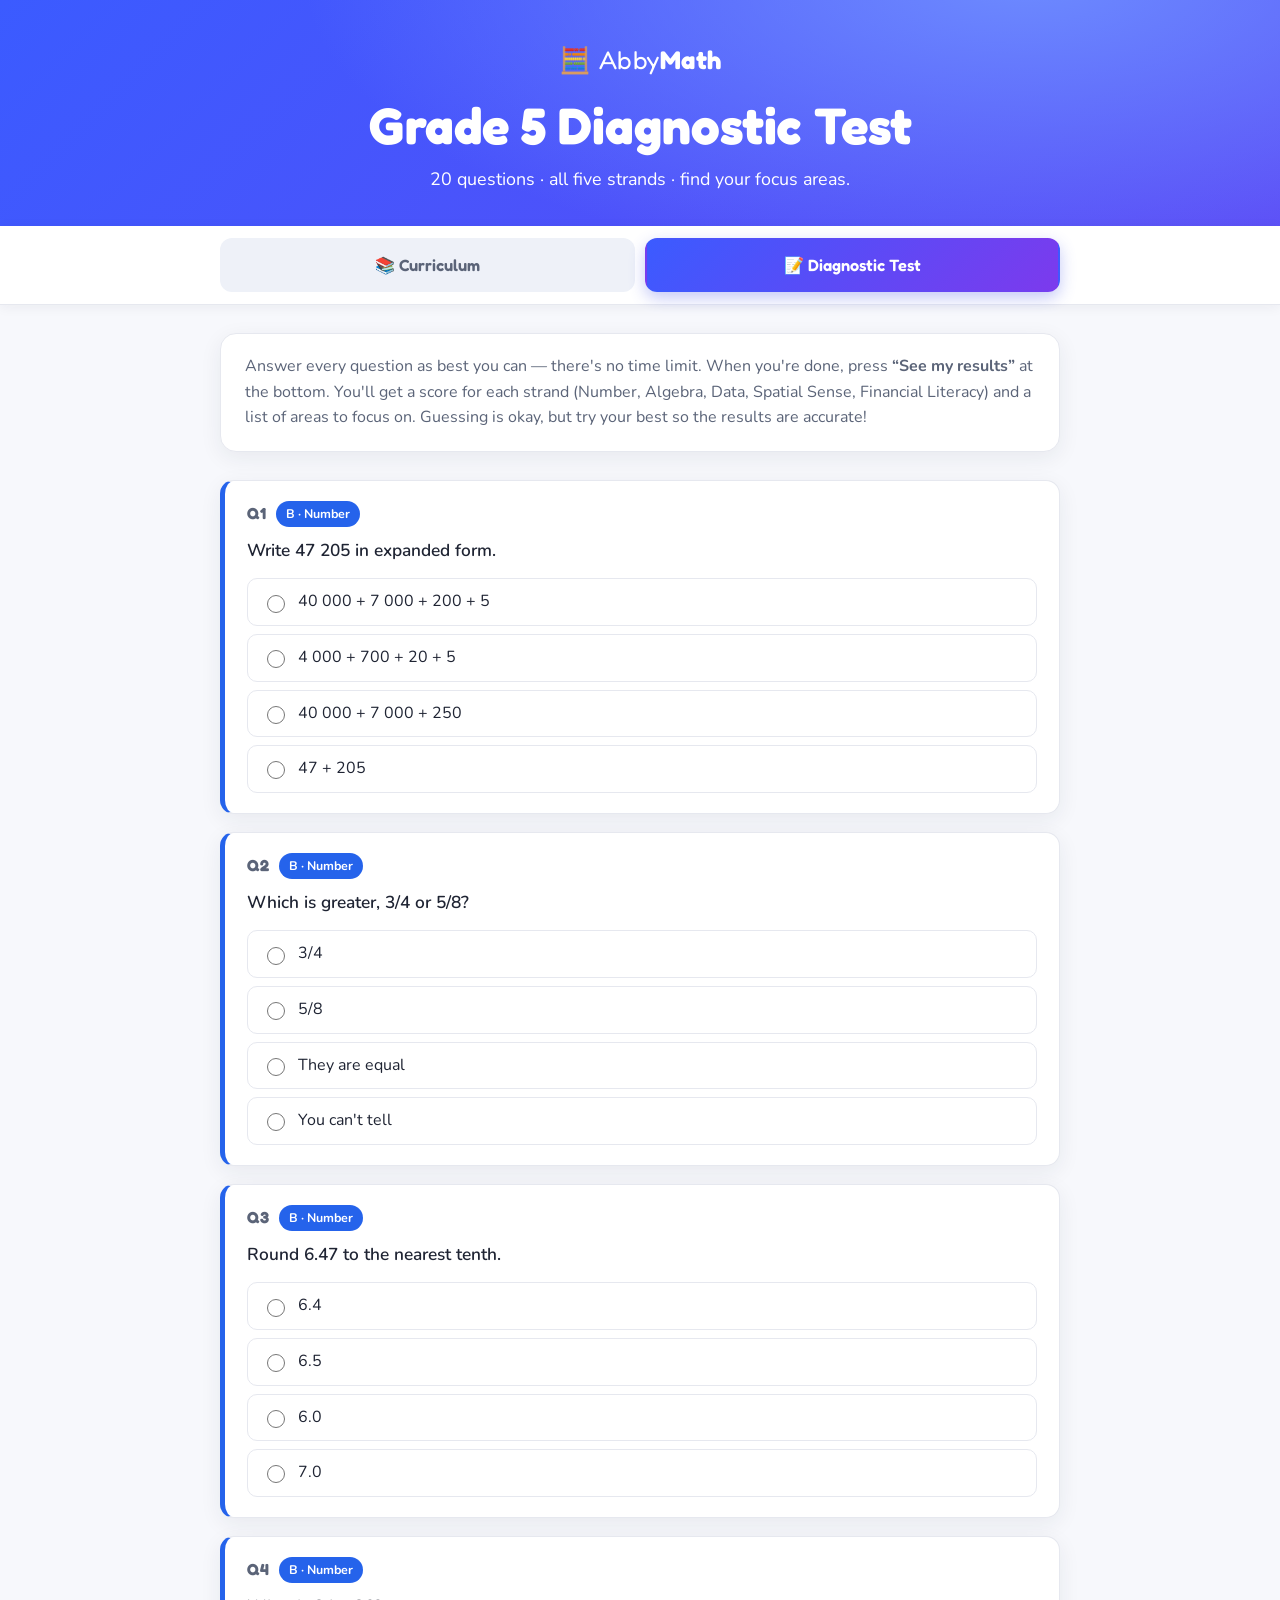
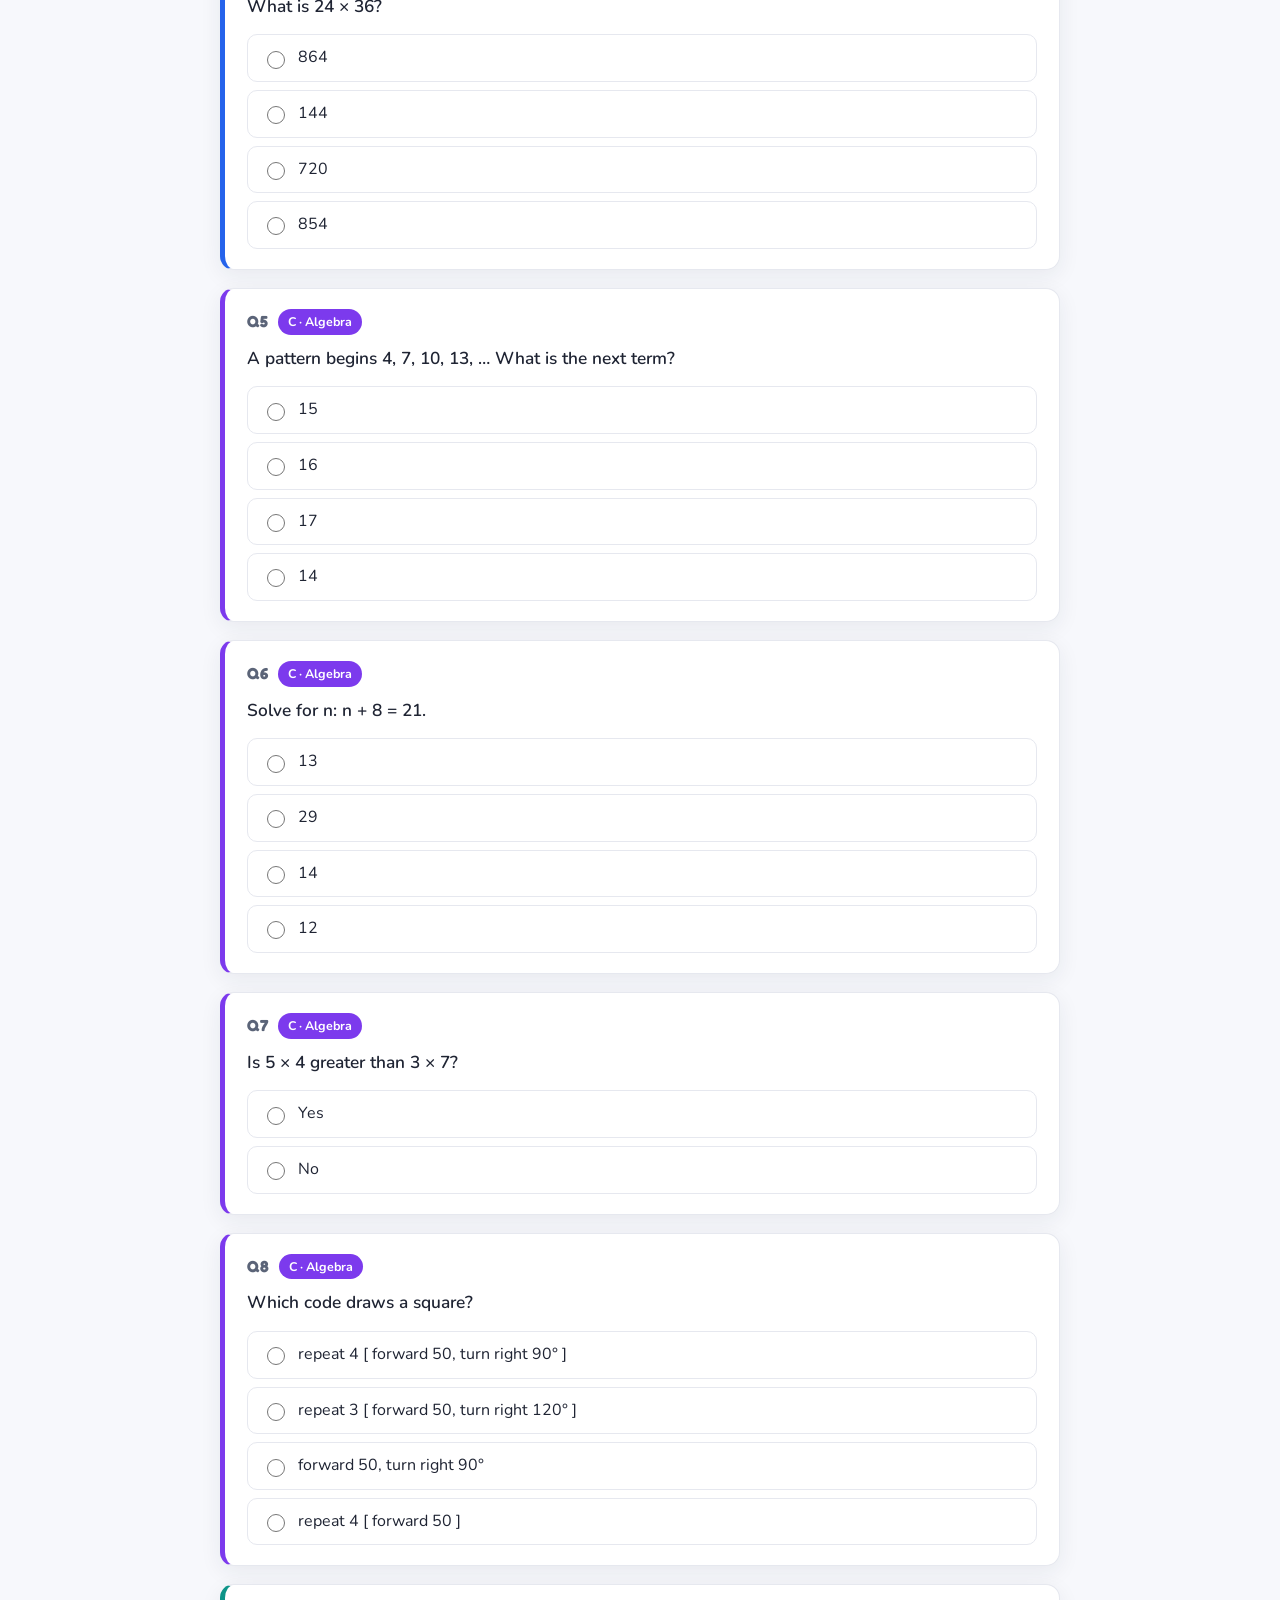
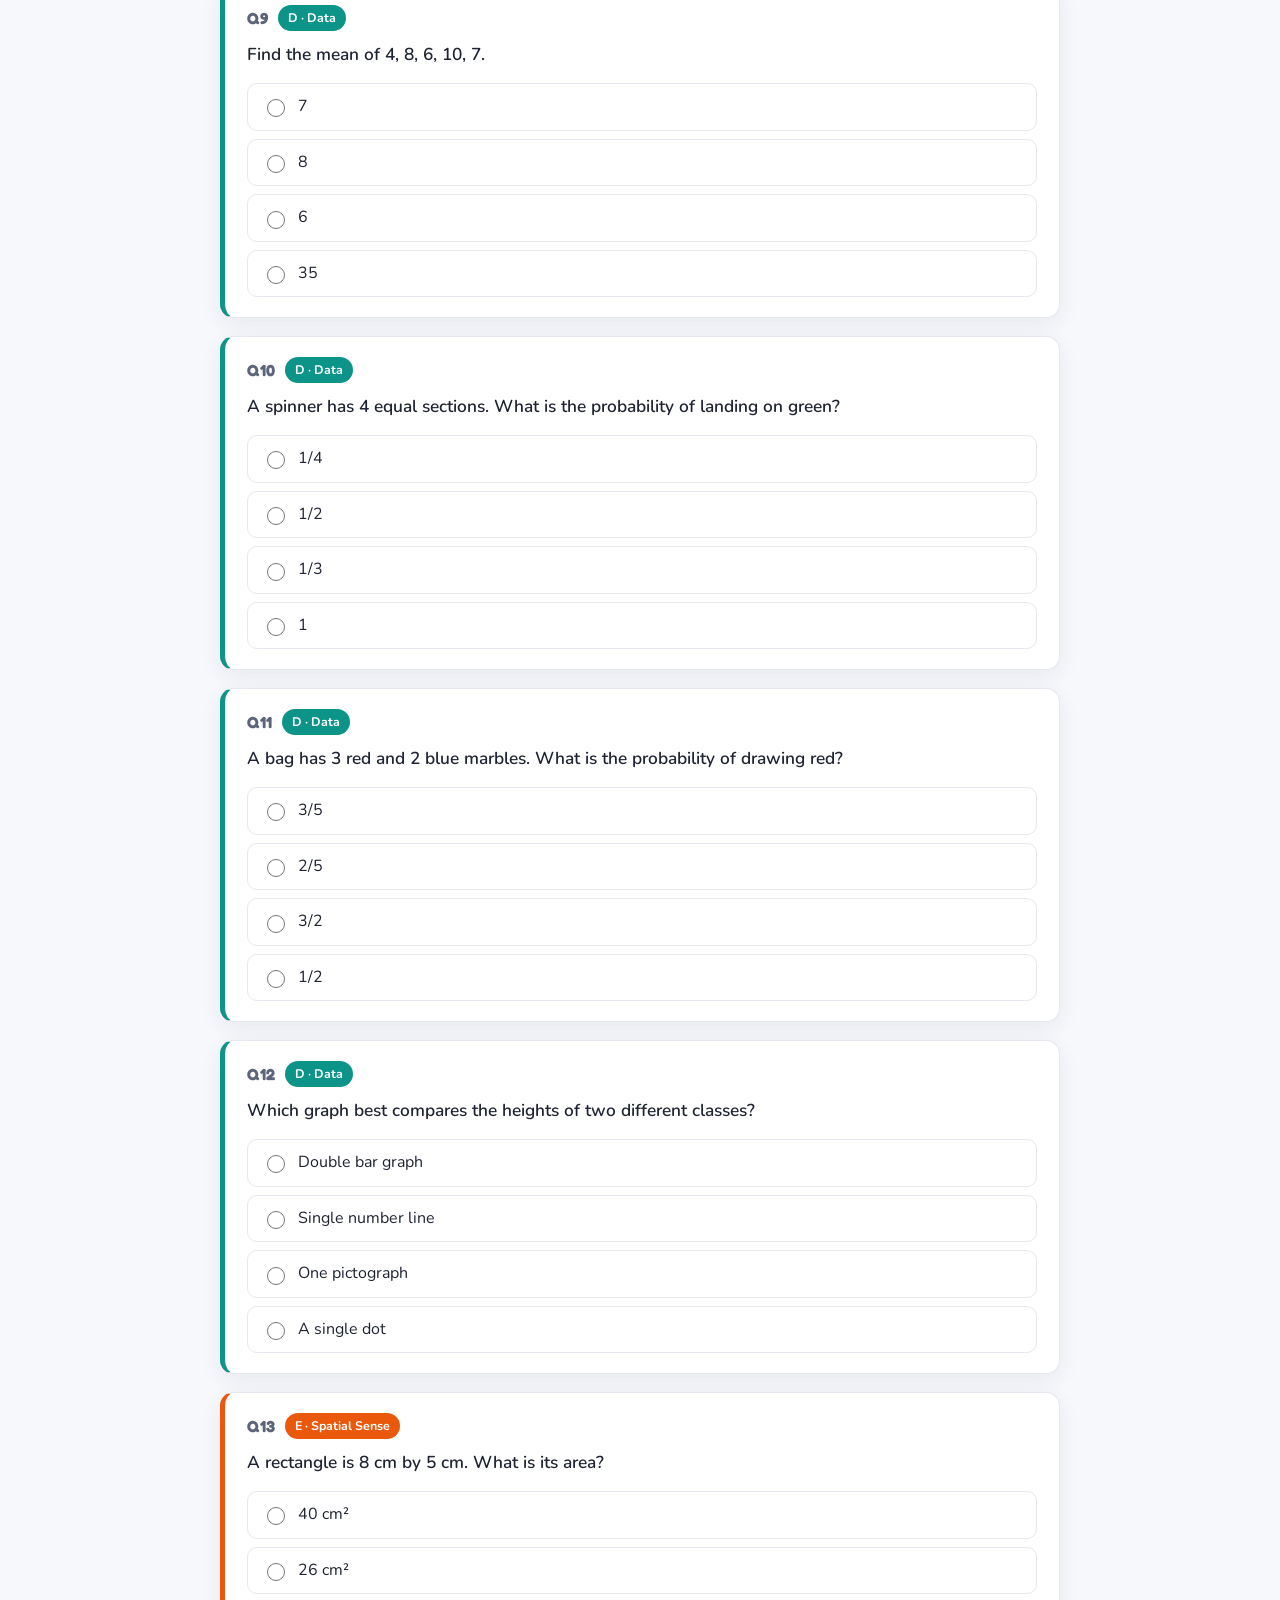
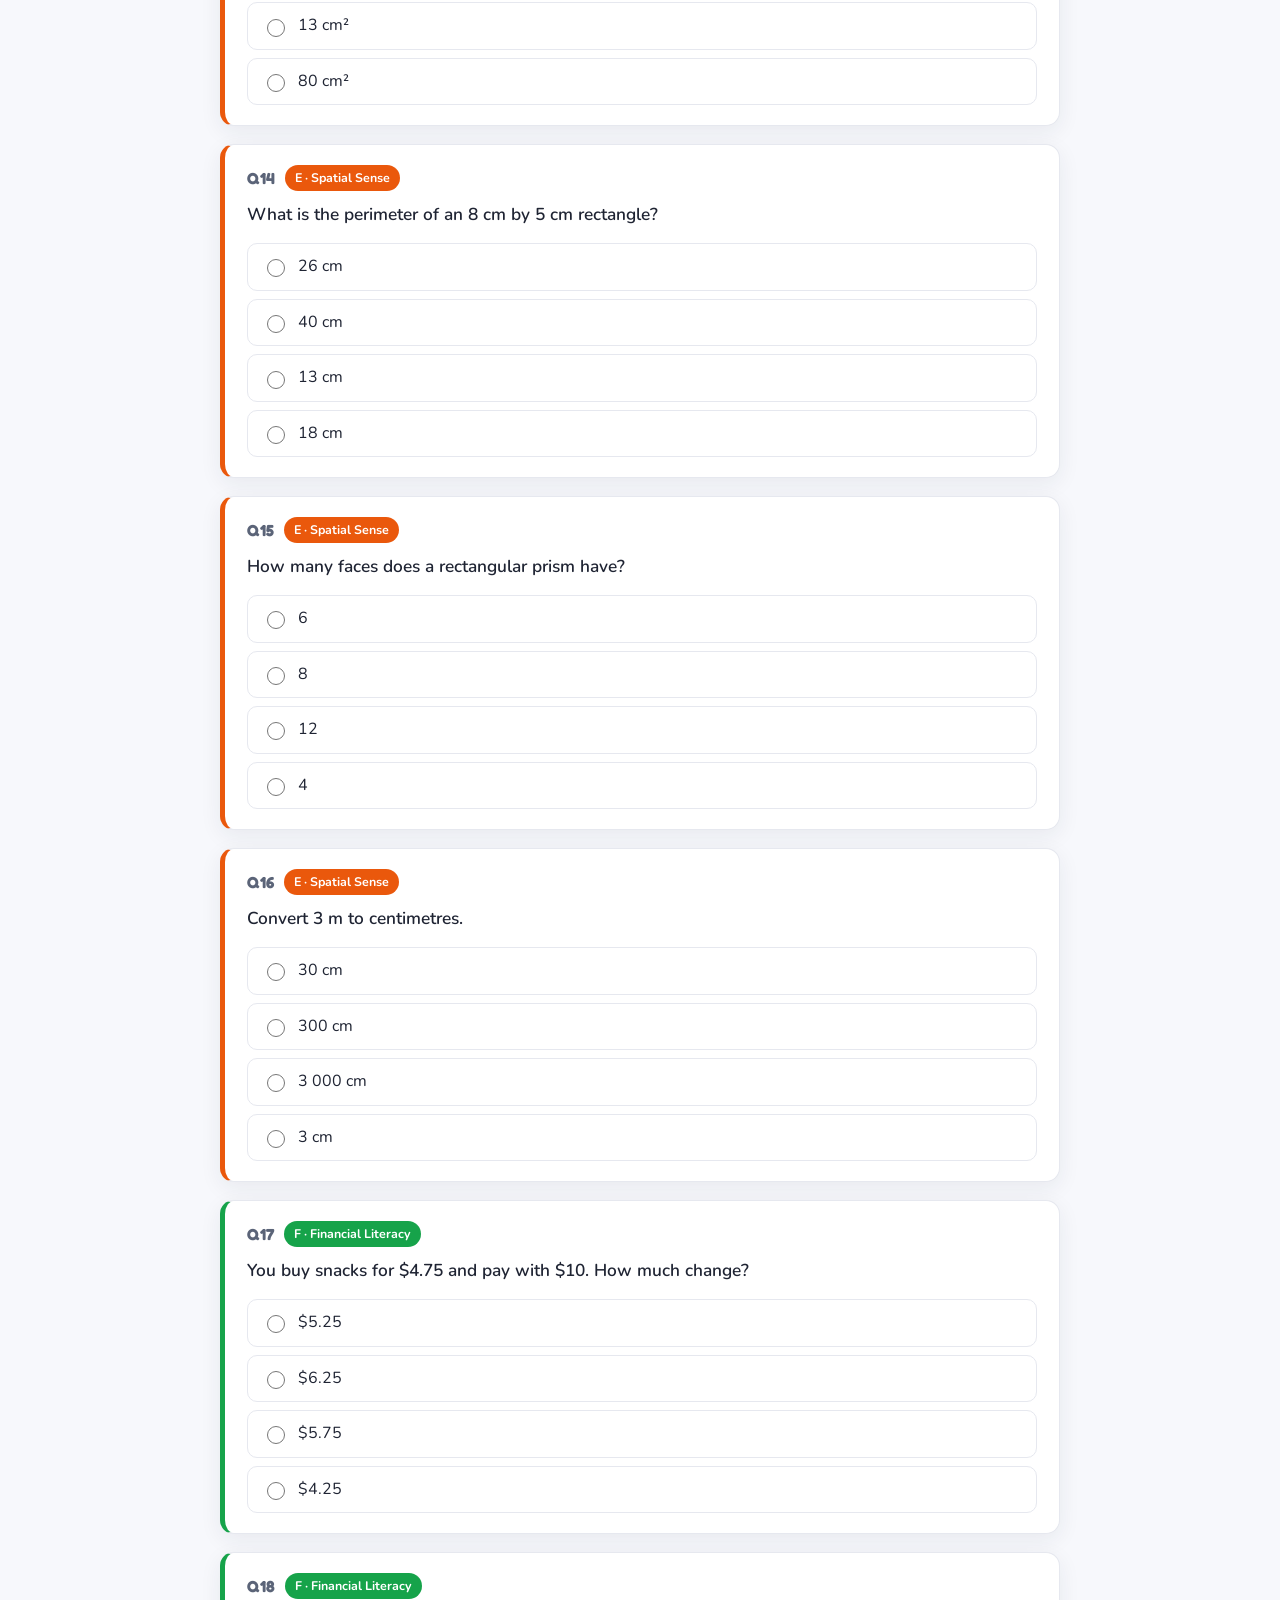
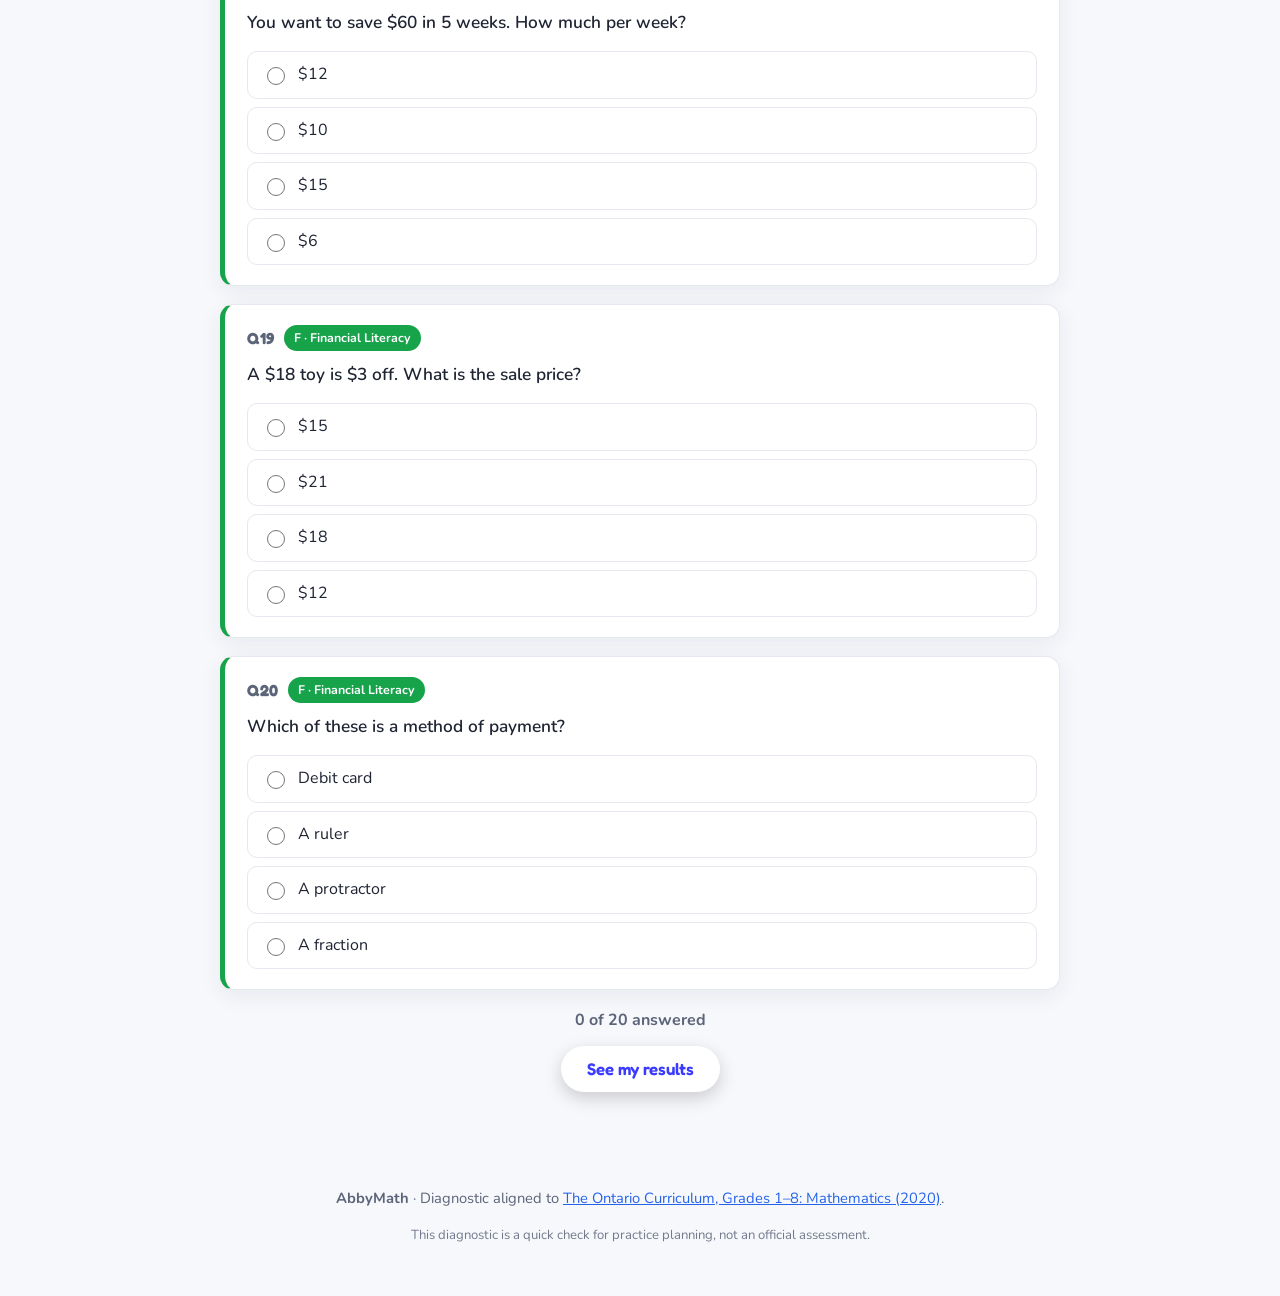
==== diagnostic.html @ d8bdec5b "Split into Curriculum + Diagnostic Test pages; add scored per-strand diagnostic with results Co-Auth" ====
<!DOCTYPE html>
<html lang="en">
<head>
  <meta charset="UTF-8" />
  <meta name="viewport" content="width=device-width, initial-scale=1.0" />
  <title>AbbyMath — Grade 5 Diagnostic Test</title>
  <meta name="description" content="A Grade 5 math diagnostic test across all Ontario strands. Find out which areas need more practice." />
  <link rel="preconnect" href="https://fonts.googleapis.com" />
  <link rel="preconnect" href="https://fonts.gstatic.com" crossorigin />
  <link href="https://fonts.googleapis.com/css2?family=Fredoka:wght@500;600;700&family=Nunito:wght@400;600;700&display=swap" rel="stylesheet" />
  <link rel="stylesheet" href="styles.css" />
</head>
<body>
  <header class="hero hero-sm">
    <div class="hero-inner">
      <div class="logo">🧮 <span>Abby<strong>Math</strong></span></div>
      <h1>Grade 5 Diagnostic Test</h1>
      <p class="tagline">20 questions · all five strands · find your focus areas.</p>
    </div>
  </header>

  <nav class="topnav" aria-label="Primary">
    <div class="topnav-inner">
      <a class="nav-btn" href="index.html">📚 Curriculum</a>
      <a class="nav-btn active" href="diagnostic.html" aria-current="page">📝 Diagnostic Test</a>
    </div>
  </nav>

  <main class="container">
    <div class="intro" id="test-intro">
      <p>
        Answer every question as best you can — there's no time limit. When you're done, press
        <strong>“See my results”</strong> at the bottom. You'll get a score for each strand
        (Number, Algebra, Data, Spatial Sense, Financial Literacy) and a list of areas to focus on.
        Guessing is okay, but try your best so the results are accurate!
      </p>
    </div>

    <!-- Quiz form is built by diagnostic.js -->
    <form id="quiz" novalidate></form>

    <div id="quiz-actions" class="quiz-actions">
      <p class="progress" id="progress">0 of 20 answered</p>
      <button type="button" id="submit-btn" class="cta-btn">See my results</button>
    </div>

    <!-- Results appear here -->
    <section id="results" class="results" hidden aria-live="polite"></section>
  </main>

  <footer class="site-footer">
    <p><strong>AbbyMath</strong> · Diagnostic aligned to
      <a href="https://www.dcp.edu.gov.on.ca/en/curriculum/elementary-mathematics" target="_blank" rel="noopener">The Ontario Curriculum, Grades 1–8: Mathematics (2020)</a>.</p>
    <p class="fineprint">This diagnostic is a quick check for practice planning, not an official assessment.</p>
  </footer>

  <script defer src="diagnostic.js"></script>
</body>
</html>
---- styles.css ----
:root {
  --b: #2563eb;   /* Number   - blue   */
  --c: #7c3aed;   /* Algebra  - violet */
  --d: #0d9488;   /* Data     - teal   */
  --e: #ea580c;   /* Spatial  - orange */
  --f: #16a34a;   /* Finance  - green  */
  --ink: #1f2433;
  --muted: #5b6478;
  --line: #e6e8ef;
  --bg: #f7f8fc;
  --card: #ffffff;
  --shadow: 0 6px 22px rgba(31, 36, 51, 0.07);
}

* { box-sizing: border-box; }
html { scroll-behavior: smooth; }
body {
  margin: 0;
  font-family: "Nunito", system-ui, -apple-system, sans-serif;
  color: var(--ink);
  background: var(--bg);
  line-height: 1.6;
}

/* ---------- Hero ---------- */
.hero {
  background: radial-gradient(1200px 500px at 80% -10%, #6d8bff 0%, transparent 60%),
              linear-gradient(135deg, #3b5bff 0%, #7c3aed 100%);
  background-size: 100% 100%, 200% 200%;
  animation: heroPan 18s ease infinite alternate;
  color: #fff;
  padding: 56px 20px 44px;
  text-align: center;
}
.hero-sm { padding: 40px 20px 32px; }
.hero-inner { max-width: 820px; margin: 0 auto; }
.logo { font-family: "Fredoka", sans-serif; font-size: 1.6rem; letter-spacing: 0.5px; margin-bottom: 16px; display: inline-block; }
.logo span strong { font-weight: 700; }
.hero h1 { font-family: "Fredoka", sans-serif; font-size: clamp(2rem, 6vw, 3.2rem); margin: 0 0 12px; line-height: 1.1; }
.tagline { font-size: 1.12rem; margin: 0; opacity: 0.97; }

/* ---------- Top nav (Curriculum | Diagnostic) ---------- */
.topnav {
  position: sticky; top: 0; z-index: 50;
  background: rgba(255, 255, 255, 0.92);
  backdrop-filter: saturate(180%) blur(8px);
  border-bottom: 1px solid var(--line);
  box-shadow: 0 2px 12px rgba(31, 36, 51, 0.06);
}
.topnav-inner { max-width: 880px; margin: 0 auto; display: flex; gap: 10px; padding: 12px 20px; }
.nav-btn {
  flex: 1; text-align: center; text-decoration: none;
  font-family: "Fredoka", sans-serif; font-size: 1.02rem; font-weight: 600;
  color: var(--muted); background: #eef1f8; border: 2px solid transparent; border-radius: 12px;
  padding: 12px 18px; cursor: pointer;
  transition: background 0.18s ease, color 0.18s ease, transform 0.12s ease;
}
.nav-btn:hover { transform: translateY(-2px); background: #e6ebf6; }
.nav-btn.active {
  color: #fff; background: linear-gradient(135deg, #3b5bff, #7c3aed);
  box-shadow: 0 6px 16px rgba(73, 87, 230, 0.32);
}

/* ---------- Layout ---------- */
.container { max-width: 880px; margin: 0 auto; padding: 28px 20px 40px; }
.intro { background: var(--card); border: 1px solid var(--line); border-radius: 16px; padding: 20px 24px; margin: 0 auto 28px; box-shadow: var(--shadow); }
.intro p { margin: 0; color: var(--muted); }
.intro a { color: var(--b); font-weight: 700; }

/* ---------- Strand cards ---------- */
.strand { background: var(--card); border: 1px solid var(--line); border-radius: 16px; padding: 26px 28px; margin-bottom: 22px; box-shadow: var(--shadow); transition: transform 0.2s ease, box-shadow 0.2s ease; }
.strand:hover { transform: translateY(-4px); box-shadow: 0 14px 32px rgba(31, 36, 51, 0.12); }
.strand-head { display: flex; align-items: center; gap: 14px; margin-bottom: 8px; }
.strand-head h2 { font-family: "Fredoka", sans-serif; font-size: 1.55rem; margin: 0; }
.badge { flex: 0 0 auto; width: 44px; height: 44px; display: grid; place-items: center; border-radius: 12px; font-family: "Fredoka", sans-serif; font-size: 1.4rem; color: #fff; background: #94a3b8; transition: transform 0.2s ease; }
.strand:hover .badge { transform: scale(1.08) rotate(-4deg); }
.badge-b { background: var(--b); }
.badge-c { background: var(--c); }
.badge-d { background: var(--d); }
.badge-e { background: var(--e); }
.badge-f { background: var(--f); }
.strand-overview { color: var(--muted); margin: 6px 0 14px; }
.substrand { border-top: 1px solid var(--line); padding-top: 16px; margin-top: 16px; }
.substrand:first-of-type { border-top: none; padding-top: 4px; margin-top: 8px; }
.substrand h3 { font-family: "Fredoka", sans-serif; font-size: 1.15rem; margin: 0 0 4px; }
.substrand .overall { color: var(--muted); font-style: italic; margin: 0 0 10px; }
.substrand ul { margin: 0; padding-left: 20px; }
.substrand li { margin-bottom: 6px; }
.chips { list-style: none; display: flex; flex-wrap: wrap; gap: 8px; padding: 0; margin: 12px 0 0; }
.chips li { background: #eef1ff; color: #3b4cca; border-radius: 999px; padding: 6px 14px; font-weight: 700; font-size: 0.88rem; }
.strand-a { border-left: 5px solid #6366f1; }

/* ---------- Call-to-action card ---------- */
.cta-card { background: linear-gradient(135deg, #3b5bff, #7c3aed); color: #fff; border-radius: 18px; padding: 30px 28px; text-align: center; box-shadow: 0 12px 30px rgba(73, 87, 230, 0.28); margin-top: 8px; }
.cta-card h2 { font-family: "Fredoka", sans-serif; margin: 0 0 8px; font-size: 1.5rem; }
.cta-card p { margin: 0 auto 18px; max-width: 540px; opacity: 0.95; }
.cta-btn {
  display: inline-block; font-family: "Fredoka", sans-serif; font-weight: 600; font-size: 1.05rem;
  background: #fff; color: #3b3bff; text-decoration: none; border: none; cursor: pointer;
  padding: 13px 26px; border-radius: 999px; box-shadow: 0 6px 18px rgba(0, 0, 0, 0.18);
  transition: transform 0.15s ease, box-shadow 0.15s ease;
}
.cta-btn:hover { transform: translateY(-2px); box-shadow: 0 10px 24px rgba(0, 0, 0, 0.22); }
.cta-btn:active { transform: translateY(0) scale(0.98); }

/* ---------- Quiz ---------- */
.qcard {
  background: var(--card); border: 1px solid var(--line); border-left: 5px solid var(--accent, #94a3b8);
  border-radius: 14px; padding: 20px 22px; margin-bottom: 18px; box-shadow: var(--shadow);
  transition: box-shadow 0.2s ease, border-color 0.2s ease;
}
.qcard-head { display: flex; align-items: center; gap: 10px; margin-bottom: 10px; }
.qnum { font-family: "Fredoka", sans-serif; font-weight: 700; color: var(--muted); }
.qstrand { color: #fff; font-size: 0.78rem; font-weight: 700; padding: 3px 10px; border-radius: 999px; }
.qtext { font-size: 1.08rem; font-weight: 600; margin: 0 0 14px; }
.qopts { display: grid; gap: 8px; }
.qopt {
  display: flex; align-items: center; gap: 10px; padding: 10px 14px; border: 1.5px solid var(--line);
  border-radius: 10px; cursor: pointer; transition: background 0.15s ease, border-color 0.15s ease;
}
.qopt:hover { background: #f4f6fd; border-color: #c9d2ea; }
.qopt input { accent-color: var(--accent, #3b5bff); width: 18px; height: 18px; flex: 0 0 auto; }
.qopt-text { font-size: 1rem; }
.qcard-missing { animation: shake 0.4s ease; border-color: #dc2626 !important; }
@keyframes shake { 0%,100%{transform:translateX(0)} 25%{transform:translateX(-6px)} 75%{transform:translateX(6px)} }

/* graded states (after submit) */
.qcard-correct { border-color: #16a34a; }
.qcard-wrong { border-color: #dc2626; }

.quiz-actions { text-align: center; margin: 6px 0 10px; }
.progress { color: var(--muted); font-weight: 700; margin: 0 0 12px; }
.progress-warn { color: #dc2626; }

/* ---------- Results ---------- */
.results { background: var(--card); border: 1px solid var(--line); border-radius: 18px; padding: 28px; margin-top: 24px; box-shadow: var(--shadow); animation: panelIn 0.4s ease; }
.res-title { font-family: "Fredoka", sans-serif; font-size: 1.6rem; margin: 0 0 16px; text-align: center; }
.res-overall { text-align: center; margin-bottom: 22px; }
.res-overall-num { font-family: "Fredoka", sans-serif; font-size: 3rem; line-height: 1; color: #3b3bff; }
.res-overall-pct { color: var(--muted); font-weight: 700; }
.res-table { display: grid; gap: 14px; margin-bottom: 22px; }
.res-row { display: grid; grid-template-columns: 180px 1fr auto; align-items: center; gap: 12px; }
.res-label { display: flex; align-items: center; gap: 10px; font-weight: 700; }
.q-badge { width: 32px; height: 32px; font-size: 1rem; border-radius: 9px; }
.res-bar { background: #eef1f8; border-radius: 999px; height: 14px; overflow: hidden; }
.res-fill { height: 100%; border-radius: 999px; transition: width 0.8s cubic-bezier(0.22, 1, 0.36, 1); }
.res-score { font-weight: 700; white-space: nowrap; }
.res-pill { font-size: 0.74rem; padding: 2px 8px; border-radius: 999px; margin-left: 6px; color: #fff; }
.lvl-strong { background: #16a34a; }
.lvl-dev { background: #d97706; }
.lvl-weak { background: #dc2626; }
.res-summary { border-radius: 12px; padding: 16px 18px; font-size: 1rem; }
.res-focus { background: #fef2f2; border: 1px solid #fecaca; color: #7f1d1d; }
.res-focus a { color: #b91c1c; font-weight: 700; }
.res-good { background: #f0fdf4; border: 1px solid #bbf7d0; color: #14532d; }
.res-actions { text-align: center; margin-top: 22px; display: flex; gap: 12px; justify-content: center; flex-wrap: wrap; }
.res-actions .nav-btn { flex: 0 0 auto; }

/* ---------- Footer ---------- */
.site-footer { text-align: center; padding: 30px 20px 50px; color: var(--muted); font-size: 0.92rem; }
.site-footer a { color: var(--b); }
.fineprint { font-size: 0.82rem; max-width: 620px; margin: 8px auto 0; opacity: 0.85; }

@media (max-width: 560px) {
  .strand, .intro, .qcard, .results { padding: 20px; }
  .strand-head h2 { font-size: 1.3rem; }
  .nav-btn { font-size: 0.95rem; padding: 11px 10px; }
  .res-row { grid-template-columns: 1fr; gap: 6px; }
  .res-bar { order: 3; }
}

/* ====================== Animations ====================== */
@keyframes heroPan { from { background-position: 80% -10%, 0% 50%; } to { background-position: 80% -10%, 100% 50%; } }
.logo, .hero h1, .tagline { opacity: 0; animation: fadeUp 0.7s ease forwards; }
.logo    { animation: fadeUp 0.7s ease 0.05s forwards, float 4.5s ease-in-out 1.2s infinite; }
.hero h1 { animation-delay: 0.18s; }
.tagline { animation-delay: 0.32s; }
@keyframes fadeUp { from { opacity: 0; transform: translateY(18px); } to { opacity: 1; transform: translateY(0); } }
@keyframes float { 0%,100% { transform: translateY(0); } 50% { transform: translateY(-6px); } }
@keyframes panelIn { from { opacity: 0; transform: translateY(8px); } to { opacity: 1; transform: translateY(0); } }
.reveal { opacity: 0; transform: translateY(26px); transition: opacity 0.6s ease, transform 0.6s cubic-bezier(0.22, 1, 0.36, 1); }
.reveal.in-view { opacity: 1; transform: none; }

@media (prefers-reduced-motion: reduce) {
  *, *::before, *::after { animation: none !important; transition: none !important; }
  .logo, .hero h1, .tagline, .reveal { opacity: 1 !important; transform: none !important; }
  .res-fill { transition: none !important; }
}
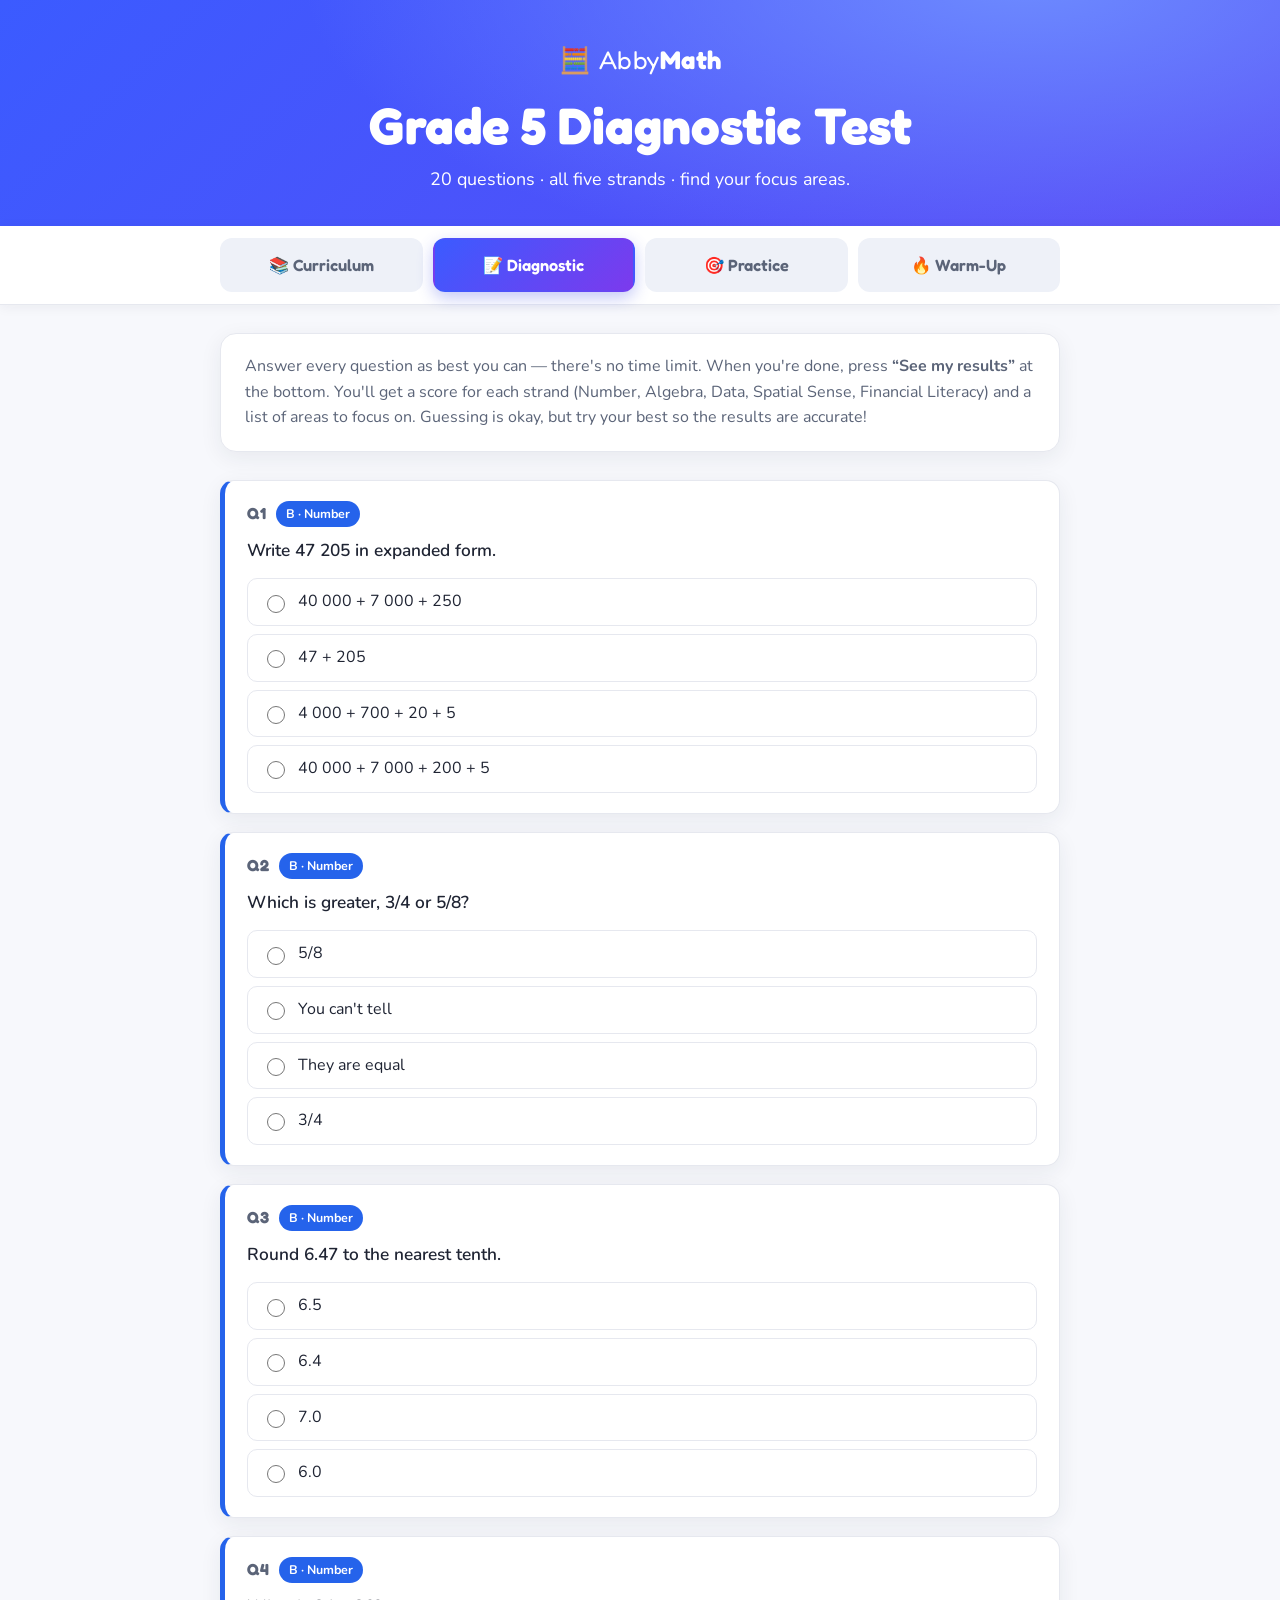
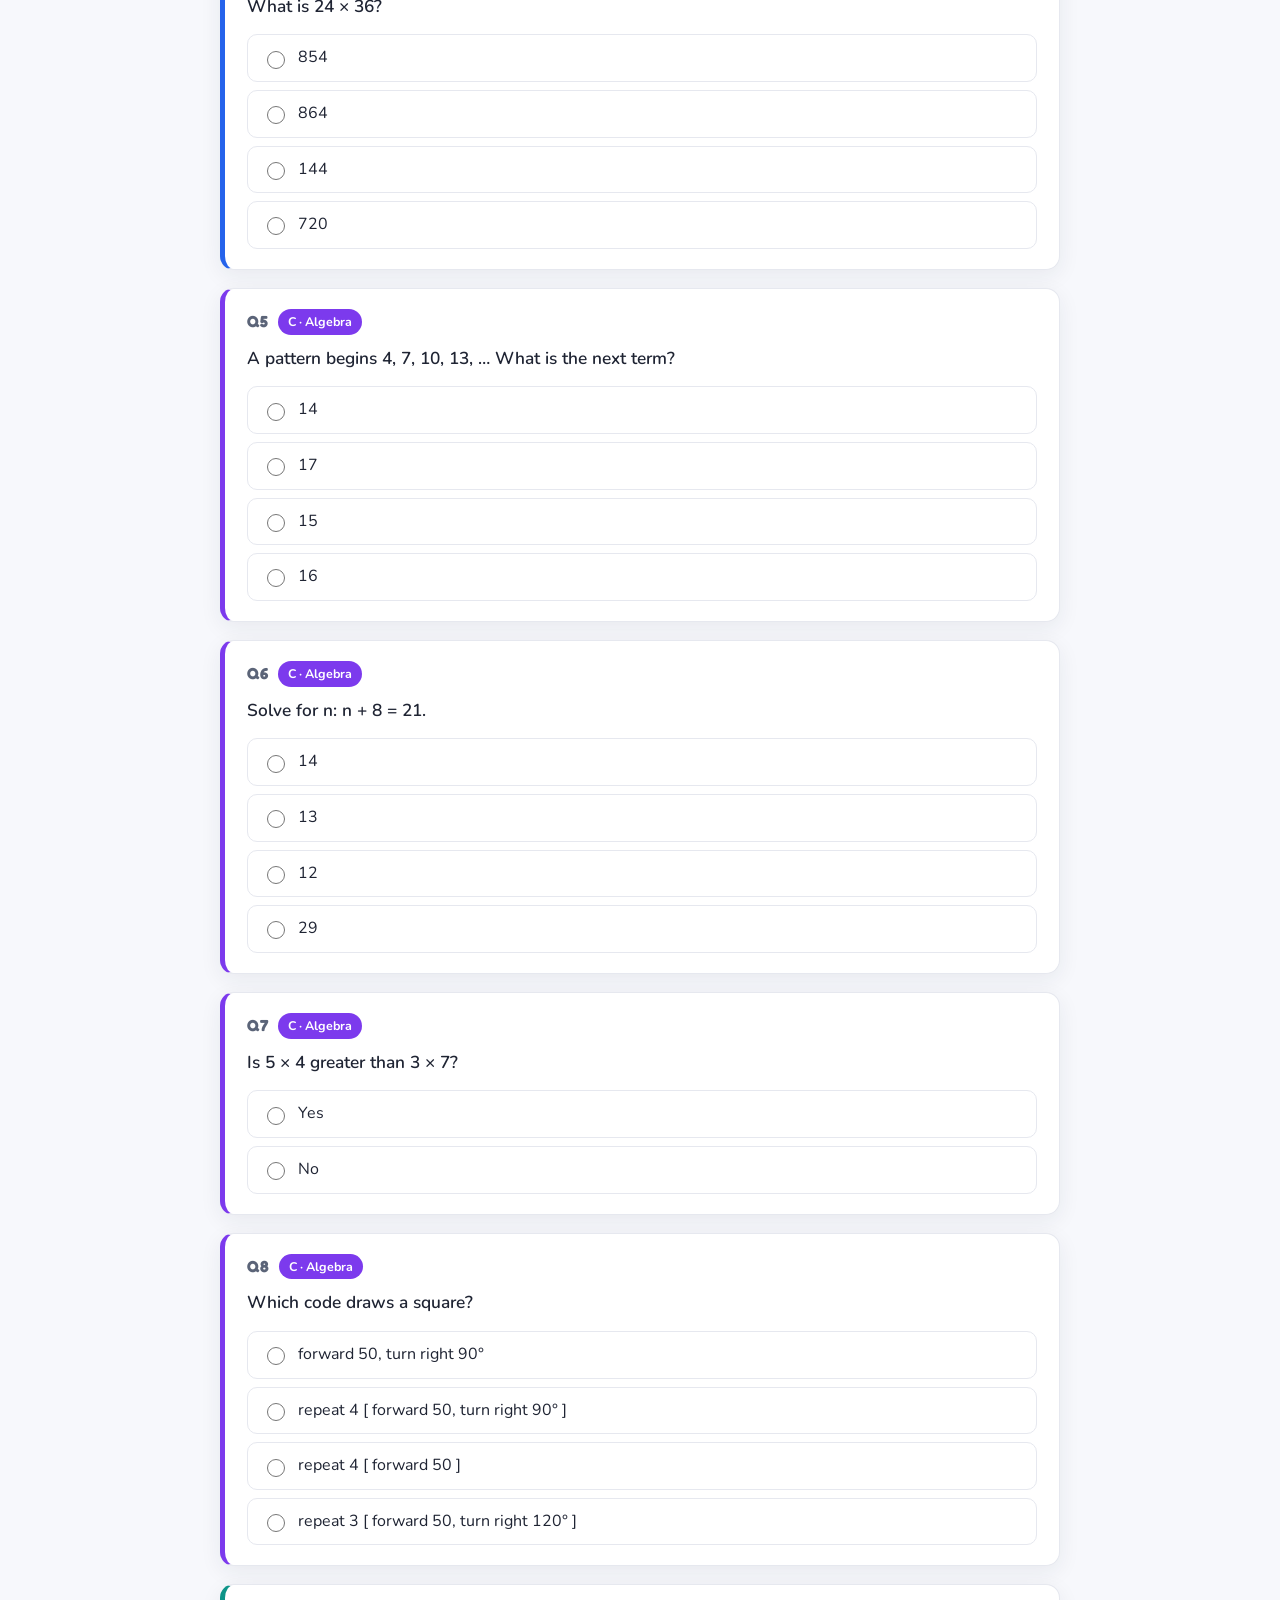
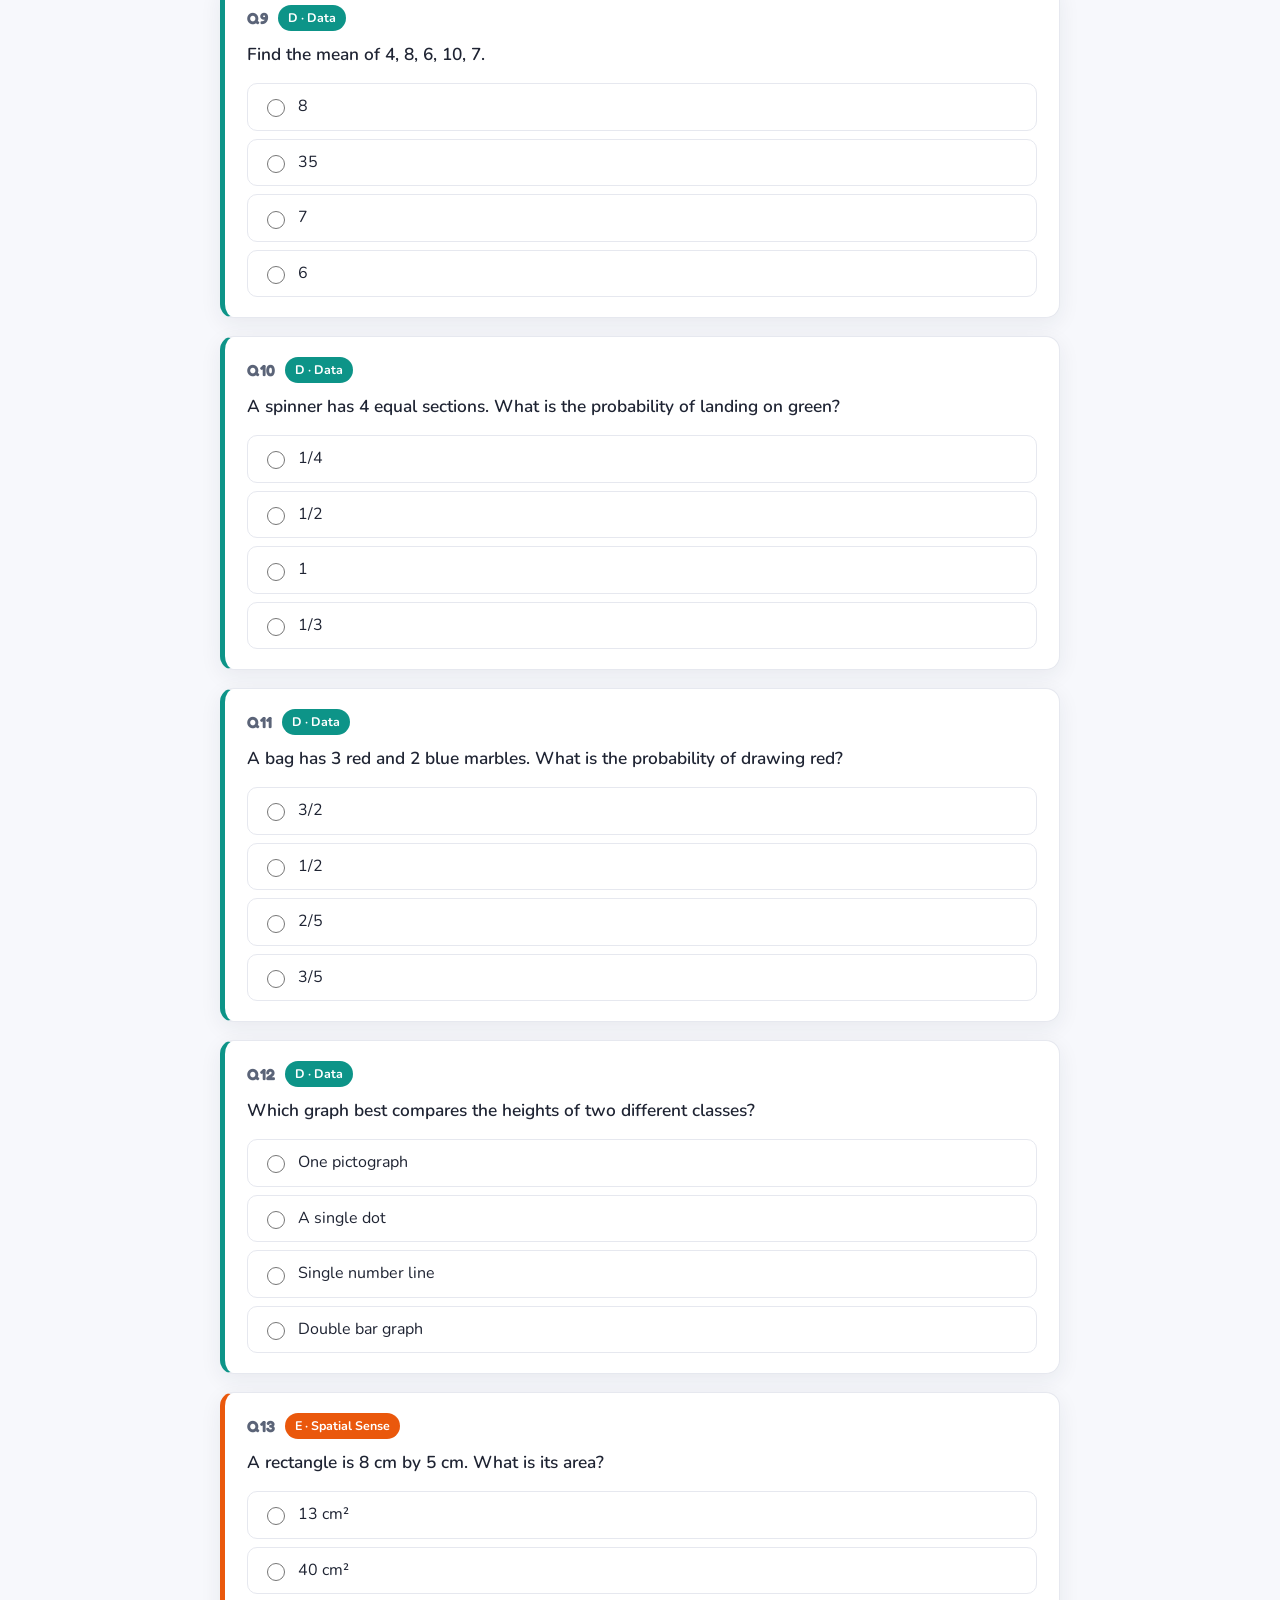
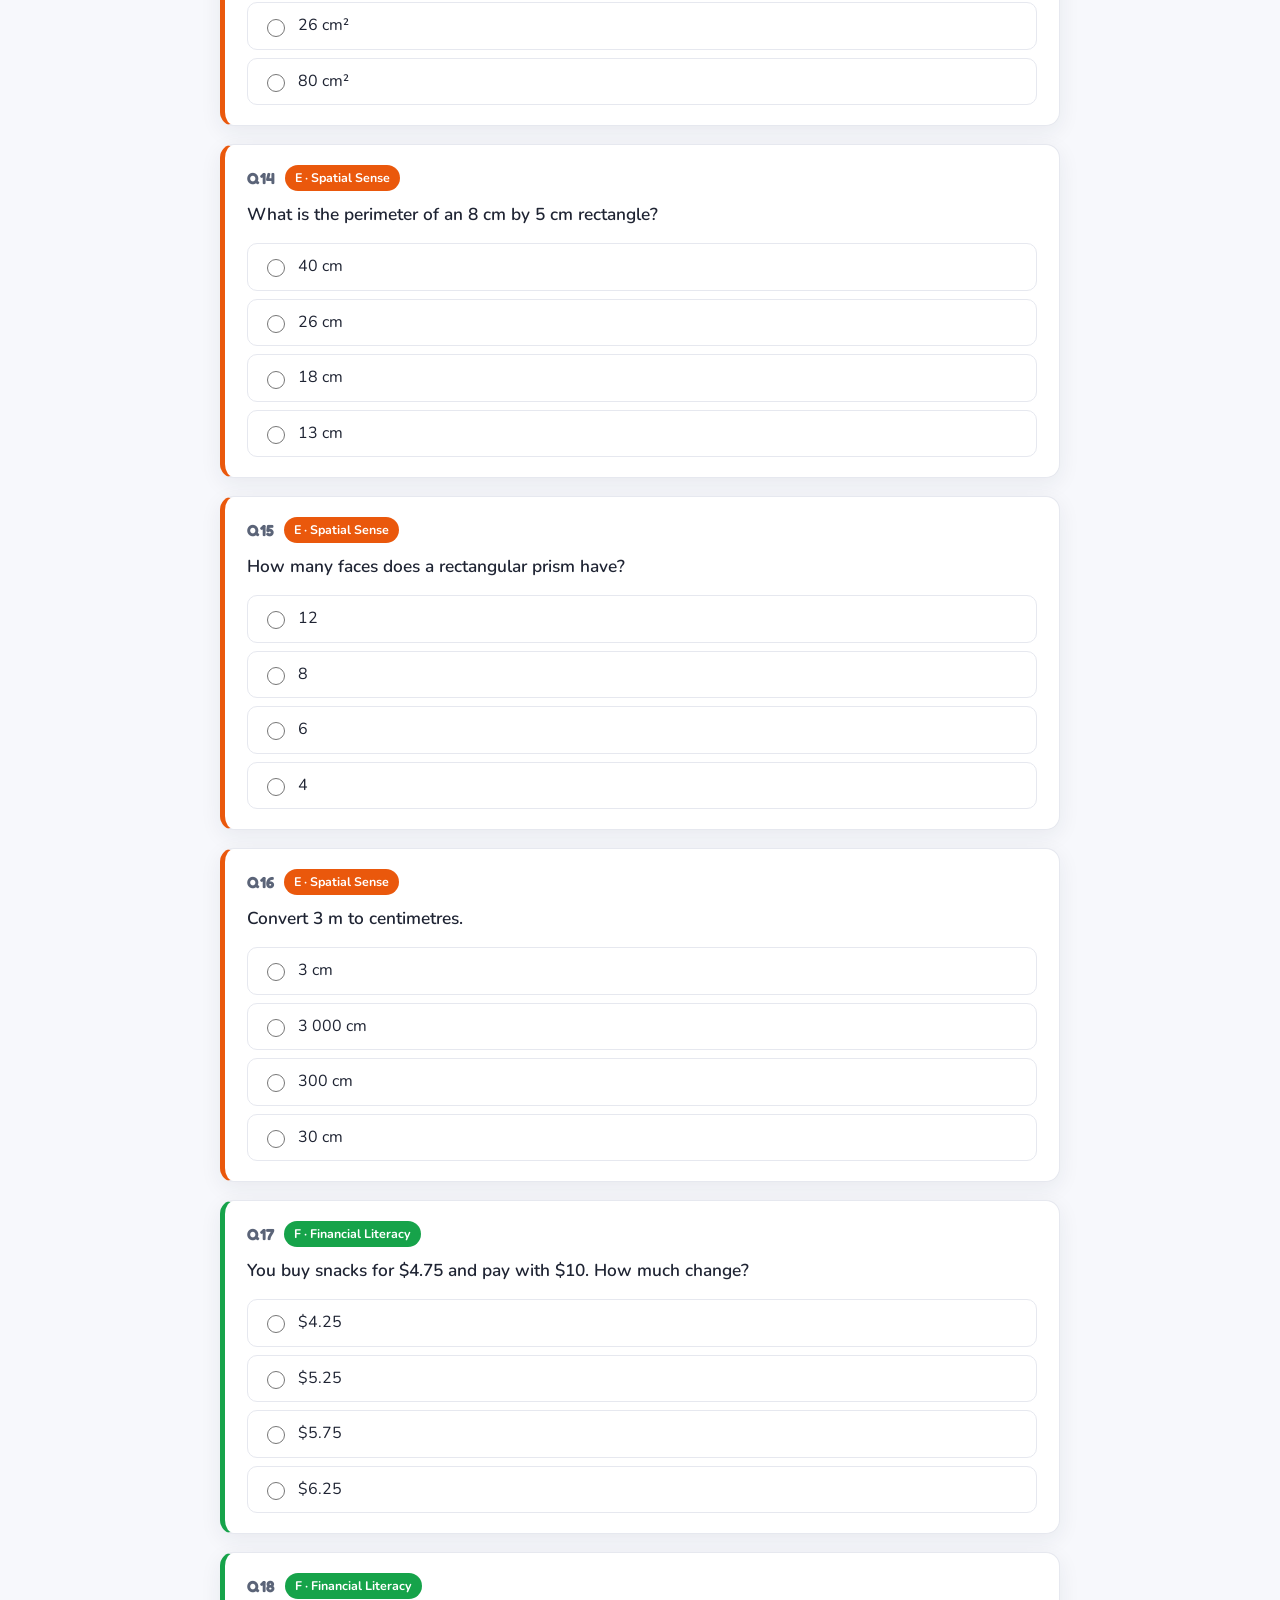
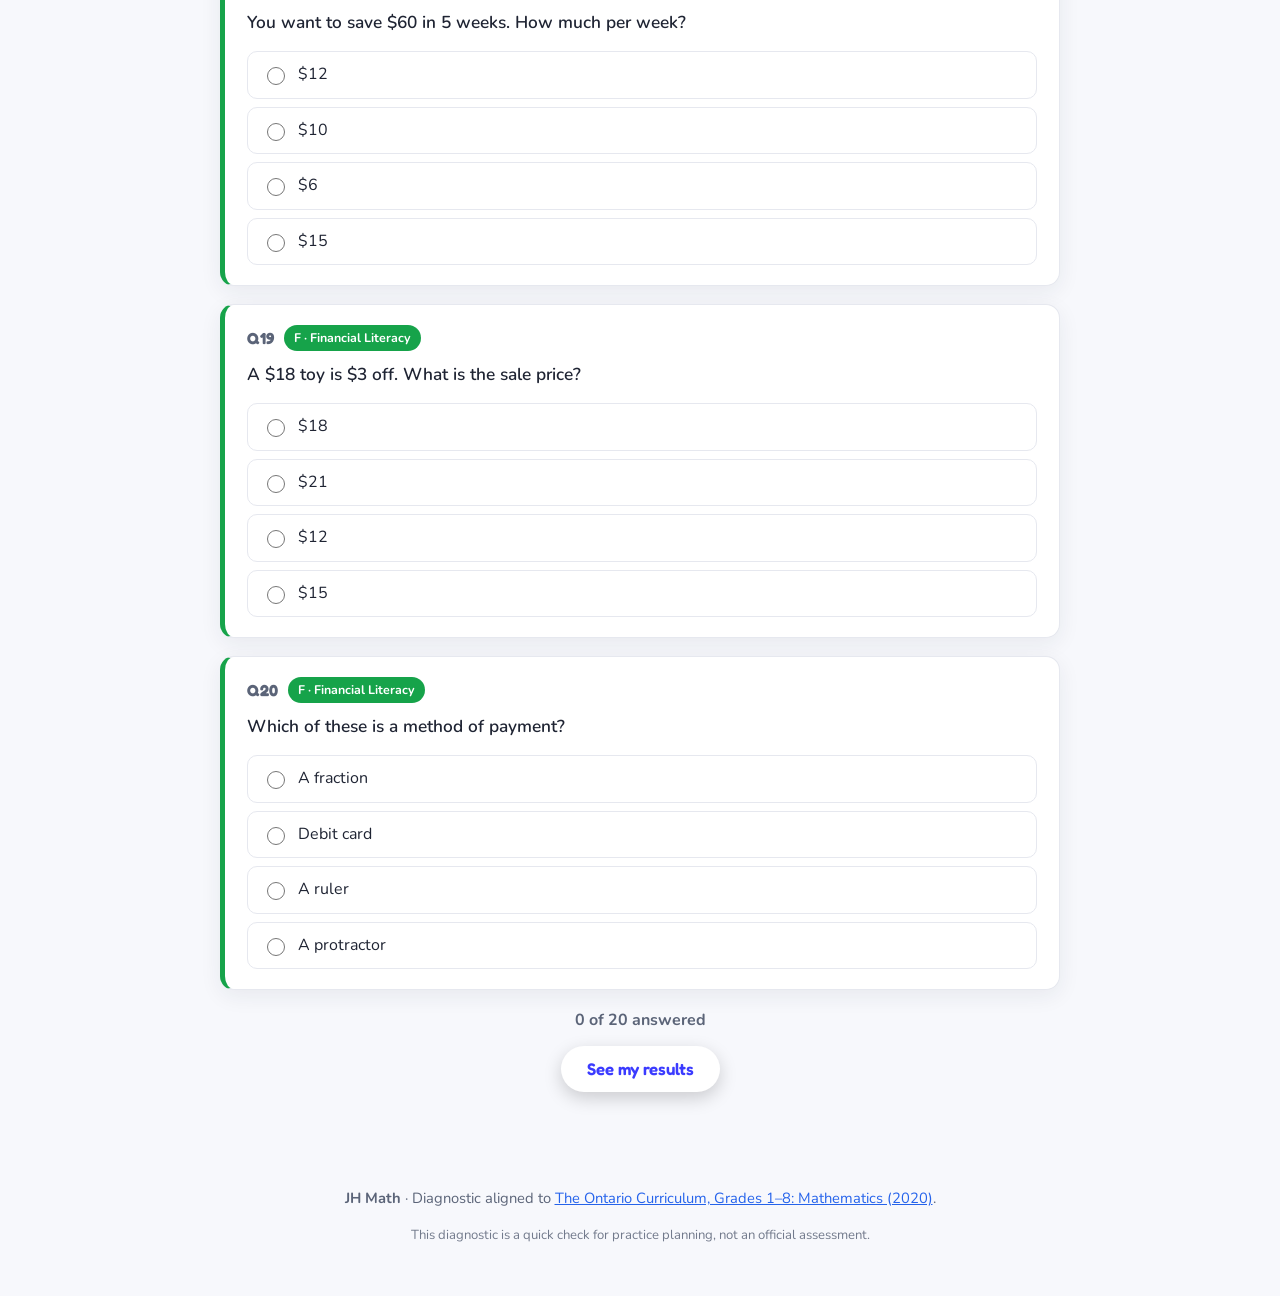
==== commit b2d75584: "Rebrand to JH Math; add Warm-Up & Review (generated drills: facts/regrouping/mental/time/money) - 5 " ====
--- a/diagnostic.html
+++ b/diagnostic.html
@@ -3,7 +3,7 @@
 <head>
   <meta charset="UTF-8" />
   <meta name="viewport" content="width=device-width, initial-scale=1.0" />
-  <title>AbbyMath — Grade 5 Diagnostic Test</title>
+  <title>JH Math — Grade 5 Diagnostic Test</title>
   <meta name="description" content="A Grade 5 math diagnostic test across all Ontario strands. Find out which areas need more practice." />
   <link rel="preconnect" href="https://fonts.googleapis.com" />
   <link rel="preconnect" href="https://fonts.gstatic.com" crossorigin />
@@ -22,7 +22,9 @@
   <nav class="topnav" aria-label="Primary">
     <div class="topnav-inner">
       <a class="nav-btn" href="index.html">📚 Curriculum</a>
-      <a class="nav-btn active" href="diagnostic.html" aria-current="page">📝 Diagnostic Test</a>
+      <a class="nav-btn active" href="diagnostic.html" aria-current="page">📝 Diagnostic</a>
+      <a class="nav-btn" href="practice.html">🎯 Practice</a>
+      <a class="nav-btn" href="warmup.html">🔥 Warm-Up</a>
     </div>
   </nav>
 
@@ -35,6 +37,9 @@
         Guessing is okay, but try your best so the results are accurate!
       </p>
     </div>
+
+    <!-- Saved answer history (filled by diagnostic.js if any exists) -->
+    <section id="history" class="history" hidden aria-live="polite"></section>
 
     <!-- Quiz form is built by diagnostic.js -->
     <form id="quiz" novalidate></form>
@@ -49,11 +54,12 @@
   </main>
 
   <footer class="site-footer">
-    <p><strong>AbbyMath</strong> · Diagnostic aligned to
+    <p><strong>JH Math</strong> · Diagnostic aligned to
       <a href="https://www.dcp.edu.gov.on.ca/en/curriculum/elementary-mathematics" target="_blank" rel="noopener">The Ontario Curriculum, Grades 1–8: Mathematics (2020)</a>.</p>
     <p class="fineprint">This diagnostic is a quick check for practice planning, not an official assessment.</p>
   </footer>
 
+  <script defer src="topics.js"></script>
   <script defer src="diagnostic.js"></script>
 </body>
 </html>
--- a/styles.css
+++ b/styles.css
@@ -47,7 +47,8 @@
   border-bottom: 1px solid var(--line);
   box-shadow: 0 2px 12px rgba(31, 36, 51, 0.06);
 }
-.topnav-inner { max-width: 880px; margin: 0 auto; display: flex; gap: 10px; padding: 12px 20px; }
+.topnav-inner { max-width: 880px; margin: 0 auto; display: flex; flex-wrap: wrap; gap: 10px; padding: 12px 20px; }
+.topnav-inner .nav-btn { min-width: 120px; }
 .nav-btn {
   flex: 1; text-align: center; text-decoration: none;
   font-family: "Fredoka", sans-serif; font-size: 1.02rem; font-weight: 600;
@@ -127,6 +128,128 @@
 /* graded states (after submit) */
 .qcard-correct { border-color: #16a34a; }
 .qcard-wrong { border-color: #dc2626; }
+
+/* answer-key option highlighting */
+.qopt.opt-correct { border-color: #16a34a; background: #f0fdf4; }
+.qopt.opt-correct .qopt-text::after { content: " ✓"; color: #16a34a; font-weight: 700; }
+.qopt.opt-wrong { border-color: #dc2626; background: #fef2f2; }
+.qopt.opt-wrong .qopt-text::after { content: " ✗"; color: #dc2626; font-weight: 700; }
+.qopt input:disabled { cursor: default; }
+
+/* per-question explanation (answer key) */
+.explain { margin-top: 14px; background: #eef4ff; border-left: 4px solid var(--b); border-radius: 8px; padding: 11px 14px; font-size: 0.95rem; line-height: 1.55; animation: answerIn 0.3s ease; }
+.ex-correct { color: #15803d; font-weight: 700; }
+.ex-wrong { color: #b91c1c; font-weight: 700; }
+@keyframes answerIn { from { opacity: 0; transform: translateY(-4px); } to { opacity: 1; transform: translateY(0); } }
+
+.res-hint { text-align: center; color: var(--muted); font-size: 0.95rem; margin: 16px 0 0; }
+
+/* ---------- Answer history ---------- */
+.history { background: var(--card); border: 1px solid var(--line); border-radius: 16px; padding: 20px 24px; margin-bottom: 24px; box-shadow: var(--shadow); }
+.history-head { display: flex; align-items: center; justify-content: space-between; gap: 12px; margin-bottom: 6px; }
+.history-head h2 { font-family: "Fredoka", sans-serif; font-size: 1.2rem; margin: 0; }
+.link-btn { background: none; border: none; color: #dc2626; font-weight: 700; cursor: pointer; font-size: 0.88rem; padding: 4px 6px; border-radius: 6px; }
+.link-btn:hover { background: #fef2f2; }
+.hist-item { border-top: 1px solid var(--line); padding: 10px 0; }
+.hist-item summary { cursor: pointer; display: flex; align-items: center; gap: 12px; font-weight: 700; }
+.hist-num { color: var(--ink); }
+.hist-score { background: #eef1ff; color: #3b4cca; border-radius: 999px; padding: 2px 12px; font-size: 0.9rem; }
+.hist-date { color: var(--muted); font-weight: 400; font-size: 0.85rem; margin-left: auto; }
+.hist-focus { margin: 8px 0 6px; color: var(--muted); font-size: 0.92rem; }
+.hist-detail { margin: 0; padding-left: 18px; font-size: 0.88rem; }
+.hist-detail li { margin-bottom: 3px; }
+.hd-ok { color: #15803d; }
+.hd-no { color: #b91c1c; }
+
+/* ---------- Knowledge-gap pie chart ---------- */
+.pie-title { font-family: "Fredoka", sans-serif; font-size: 1.15rem; text-align: center; margin: 22px 0 14px; }
+.pie-wrap { display: flex; flex-wrap: wrap; gap: 22px; align-items: center; justify-content: center; margin-bottom: 8px; }
+.pie-box { flex: 0 0 auto; }
+.pie { width: 240px; height: 240px; display: block; }
+.pie .slice path, .pie .slice circle { cursor: pointer; transition: transform 0.15s ease, opacity 0.15s ease; transform-origin: 140px 140px; }
+.pie .slice:hover path, .pie .slice:hover circle { opacity: 0.85; transform: scale(1.04); }
+.legend { flex: 1 1 260px; min-width: 240px; display: grid; gap: 8px; }
+.legend-item { display: flex; align-items: center; gap: 10px; text-decoration: none; color: var(--ink); background: #f7f9ff; border: 1px solid var(--line); border-radius: 10px; padding: 9px 12px; transition: background 0.15s ease, transform 0.12s ease; }
+.legend-item:hover { background: #eef2ff; transform: translateX(2px); }
+.legend-dot { width: 14px; height: 14px; border-radius: 4px; flex: 0 0 auto; }
+.legend-name { font-weight: 700; flex: 1; }
+.legend-zh { color: var(--muted); font-weight: 400; font-size: 0.85rem; }
+.legend-missed { color: #b91c1c; font-weight: 700; font-size: 0.82rem; white-space: nowrap; }
+.legend-go { color: var(--b); font-weight: 700; font-size: 0.82rem; white-space: nowrap; margin-left: 8px; }
+
+/* ---------- Practice topic menu ---------- */
+.topic-grid { display: grid; grid-template-columns: repeat(auto-fill, minmax(240px, 1fr)); gap: 14px; }
+.topic-card { display: flex; align-items: center; gap: 12px; text-decoration: none; color: var(--ink); background: var(--card); border: 1px solid var(--line); border-radius: 14px; padding: 16px 18px; box-shadow: var(--shadow); transition: transform 0.18s ease, box-shadow 0.18s ease; }
+.topic-card:hover { transform: translateY(-4px); box-shadow: 0 14px 30px rgba(31, 36, 51, 0.12); }
+.topic-dot { width: 18px; height: 18px; border-radius: 6px; flex: 0 0 auto; }
+.topic-name { font-family: "Fredoka", sans-serif; font-weight: 600; flex: 1; }
+.topic-go { color: var(--b); font-weight: 700; font-size: 0.85rem; white-space: nowrap; }
+
+@media (max-width: 560px) {
+  .legend-go { display: none; }
+}
+
+/* ====================== Warm-Up & Review ====================== */
+.hero-warm {
+  background: radial-gradient(1000px 420px at 80% -10%, #fbbf24 0%, transparent 60%),
+              linear-gradient(135deg, #f97316 0%, #16a34a 120%);
+  background-size: 100% 100%, 200% 200%;
+}
+.wintro { color: var(--muted); background: var(--card); border: 1px solid var(--line); border-radius: 14px; padding: 16px 20px; box-shadow: var(--shadow); margin-bottom: 22px; }
+
+/* recurring weak-area banner */
+.weak-banner { background: #fff7ed; border: 1px solid #fed7aa; color: #9a3412; border-radius: 14px; padding: 14px 18px; margin-bottom: 18px; font-size: 0.98rem; }
+
+/* daily warm-up card */
+.daily-card { display: flex; align-items: center; justify-content: space-between; gap: 16px; flex-wrap: wrap;
+  background: linear-gradient(135deg, #f59e0b, #f97316); color: #fff; border-radius: 18px; padding: 22px 26px; margin-bottom: 22px; box-shadow: 0 12px 30px rgba(245, 158, 11, 0.3); }
+.daily-card h2 { font-family: "Fredoka", sans-serif; margin: 0 0 4px; font-size: 1.35rem; }
+.daily-card p { margin: 0; opacity: 0.96; max-width: 460px; }
+.daily-card .cta-btn { color: #c2410c; }
+
+/* topic blocks */
+.wtopic { background: var(--card); border: 1px solid var(--line); border-left: 6px solid var(--tc, #999); border-radius: 16px; padding: 20px 24px; margin-bottom: 20px; box-shadow: var(--shadow); }
+.wtopic-weak { box-shadow: 0 0 0 2px #fdba74, var(--shadow); }
+.wtopic-head { display: flex; align-items: center; gap: 14px; margin-bottom: 14px; }
+.wtopic-icon { font-size: 1.8rem; }
+.wtopic-head h2 { font-family: "Fredoka", sans-serif; font-size: 1.25rem; margin: 0; }
+.wtopic-zh { margin: 2px 0 0; color: var(--muted); font-size: 0.9rem; }
+.focus-badge { background: #ea580c; color: #fff; font-size: 0.7rem; padding: 2px 8px; border-radius: 999px; vertical-align: middle; }
+.task-list { display: grid; gap: 10px; }
+.task-btn { display: flex; align-items: center; justify-content: space-between; gap: 12px; text-align: left;
+  background: #f7f9ff; border: 1.5px solid var(--line); border-radius: 12px; padding: 13px 16px; cursor: pointer;
+  font-family: "Nunito", sans-serif; font-size: 1rem; color: var(--ink); transition: transform 0.12s ease, border-color 0.15s ease, background 0.15s ease; }
+.task-btn:hover { transform: translateX(3px); border-color: var(--tc, #aaa); background: #eef2ff; }
+.task-name { font-weight: 700; }
+.timed-tag { font-weight: 400; }
+.task-status { font-size: 0.82rem; color: var(--muted); font-weight: 700; white-space: nowrap; }
+.task-status.done { color: #16a34a; }
+
+/* run view */
+.run-head { display: flex; align-items: center; gap: 12px; flex-wrap: wrap; margin-bottom: 16px; }
+.back-btn { background: none; border: none; color: var(--b); font-weight: 700; cursor: pointer; font-size: 0.95rem; padding: 4px 0; }
+.run-title { font-family: "Fredoka", sans-serif; font-size: 1.25rem; margin: 0; flex: 1; }
+.stopwatch { background: #fff7ed; color: #9a3412; border-radius: 999px; padding: 5px 14px; font-weight: 700; }
+
+.wq { background: var(--card); border: 1px solid var(--line); border-left: 5px solid var(--tc, #999); border-radius: 12px; padding: 16px 18px; margin-bottom: 12px; box-shadow: var(--shadow); }
+.wq-prompt { font-size: 1.1rem; font-weight: 600; margin-bottom: 10px; }
+.wq-num { color: var(--muted); font-family: "Fredoka", sans-serif; }
+.wq-answer { display: flex; align-items: center; gap: 10px; }
+.wq-input { font-size: 1.05rem; padding: 9px 12px; border: 1.5px solid var(--line); border-radius: 9px; width: 160px; font-family: "Nunito", sans-serif; }
+.wq-input:focus { outline: none; border-color: var(--tc, #3b5bff); box-shadow: 0 0 0 3px rgba(59, 91, 255, 0.12); }
+.wq-mark { font-weight: 800; font-size: 1.2rem; }
+.wq-correct { border-left-color: #16a34a; }
+.wq-correct .wq-mark { color: #16a34a; animation: pop 0.3s ease; }
+.wq-wrong { border-left-color: #dc2626; }
+.wq-wrong .wq-mark { color: #dc2626; }
+.wq-wrong .wq-input { background: #fef2f2; }
+.wq-fix { margin-top: 10px; background: #f0fdf4; border-left: 3px solid #16a34a; border-radius: 8px; padding: 8px 12px; font-size: 0.94rem; animation: answerIn 0.3s ease; }
+.wq-hint { color: var(--muted); }
+@keyframes pop { 0% { transform: scale(0.4); } 60% { transform: scale(1.25); } 100% { transform: scale(1); } }
+
+.encourage { text-align: center; font-size: 1.05rem; font-weight: 700; margin: 4px 0 8px; color: var(--ink); }
+.encourage.celebrate { animation: celebrate 0.6s ease; }
+@keyframes celebrate { 0% { transform: scale(0.8); opacity: 0; } 50% { transform: scale(1.08); } 100% { transform: scale(1); opacity: 1; } }
 
 .quiz-actions { text-align: center; margin: 6px 0 10px; }
 .progress { color: var(--muted); font-weight: 700; margin: 0 0 12px; }
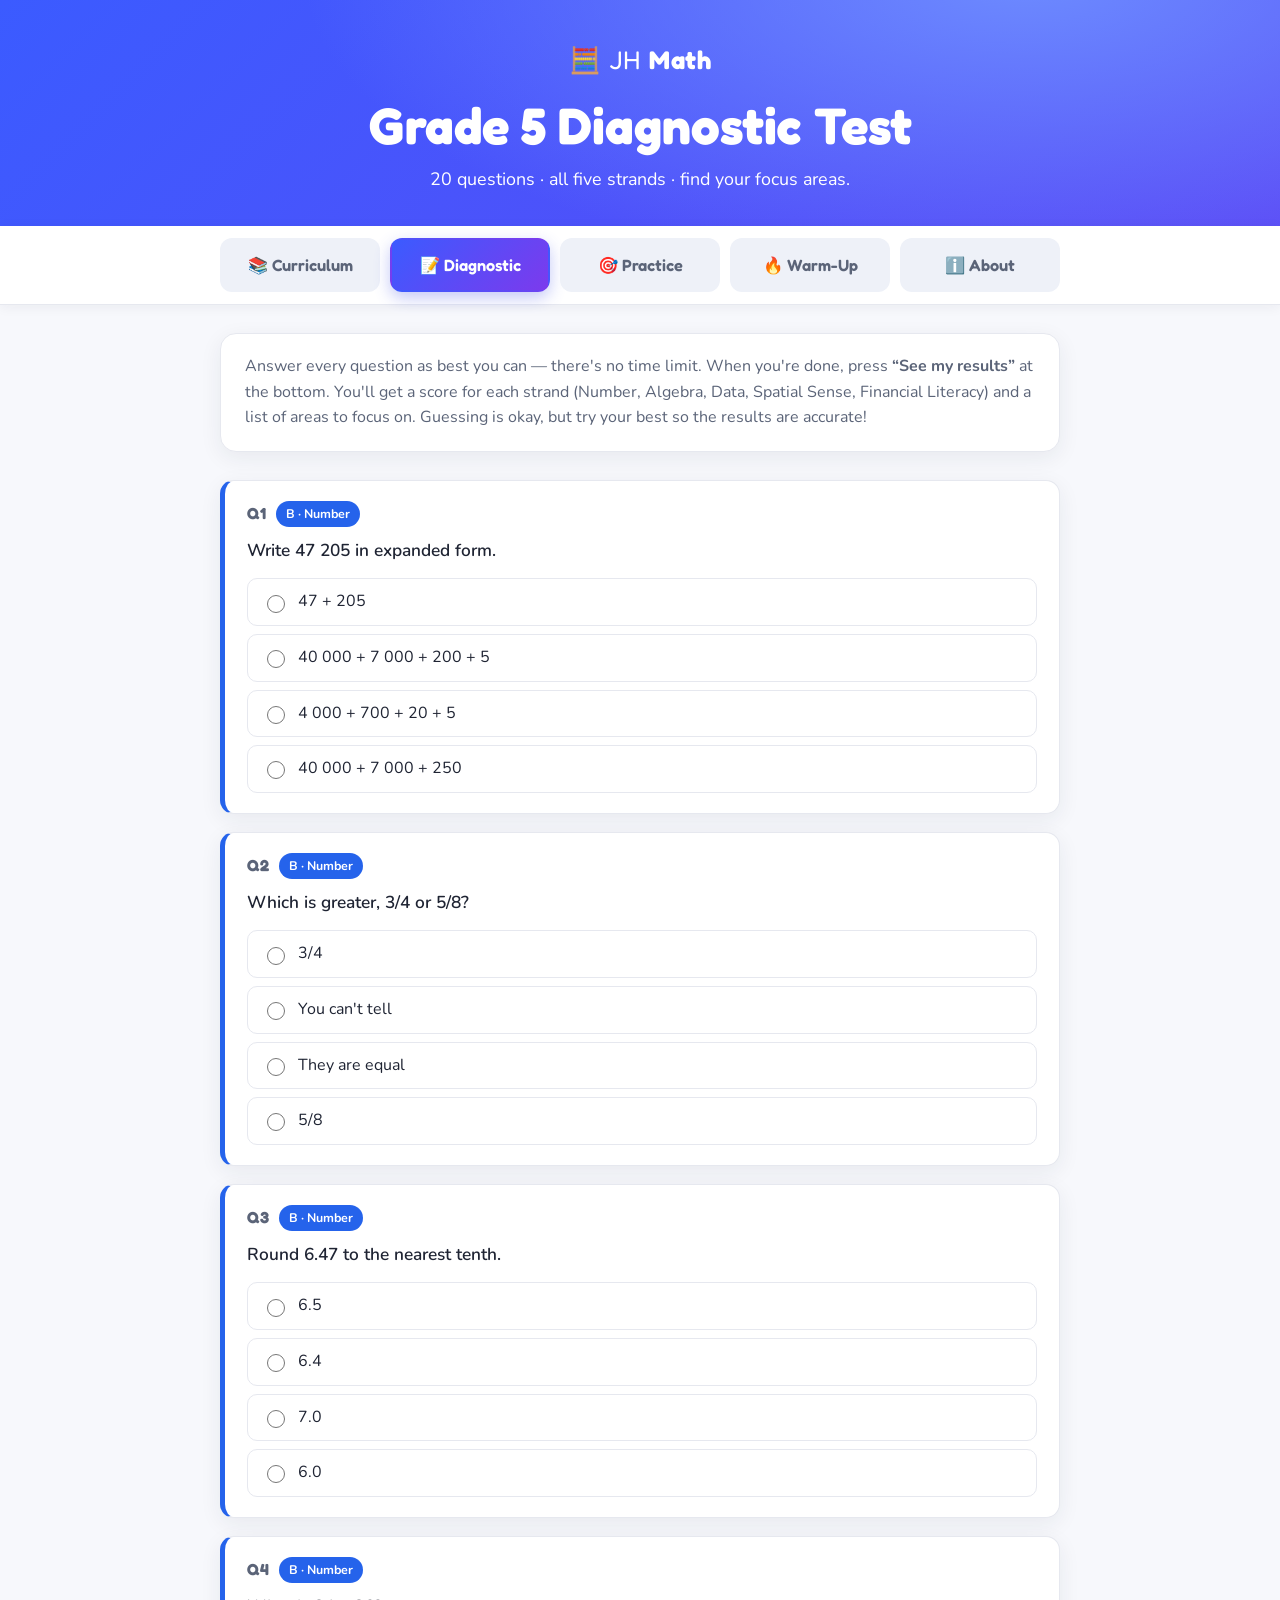
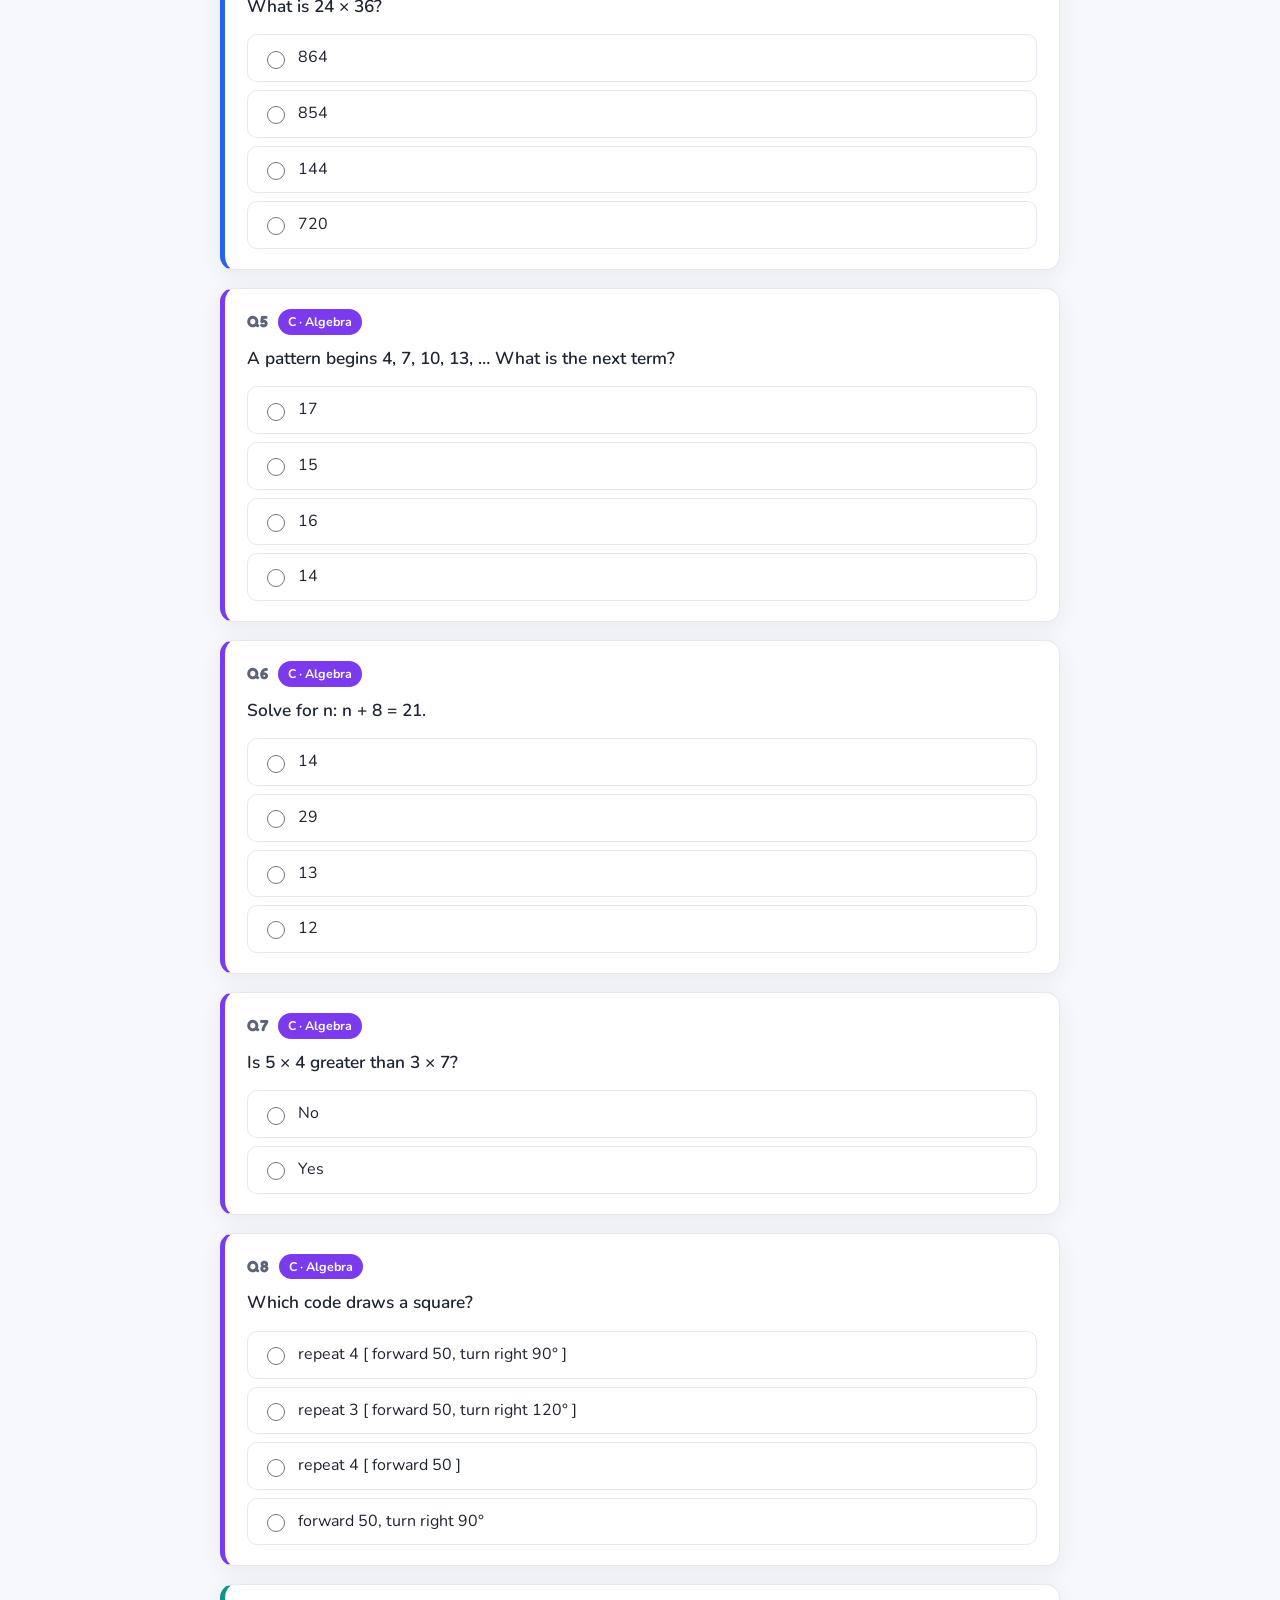
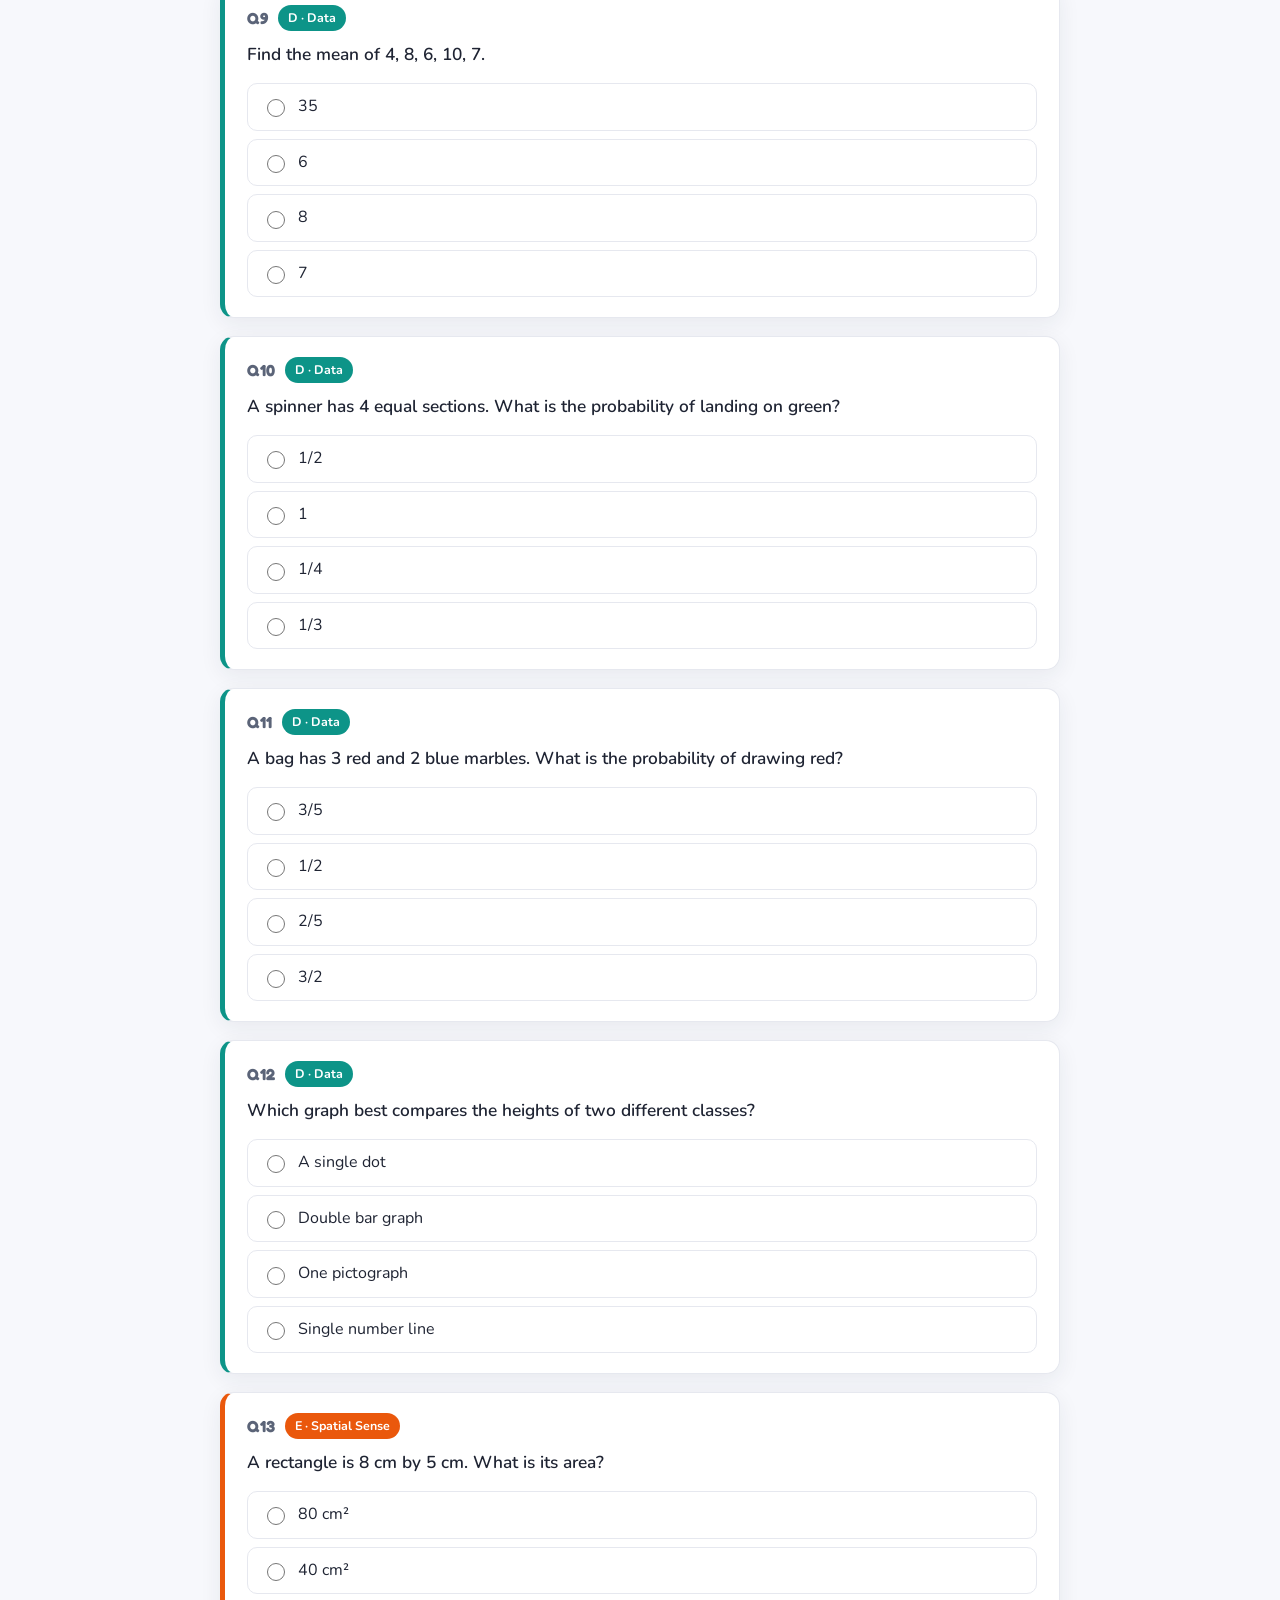
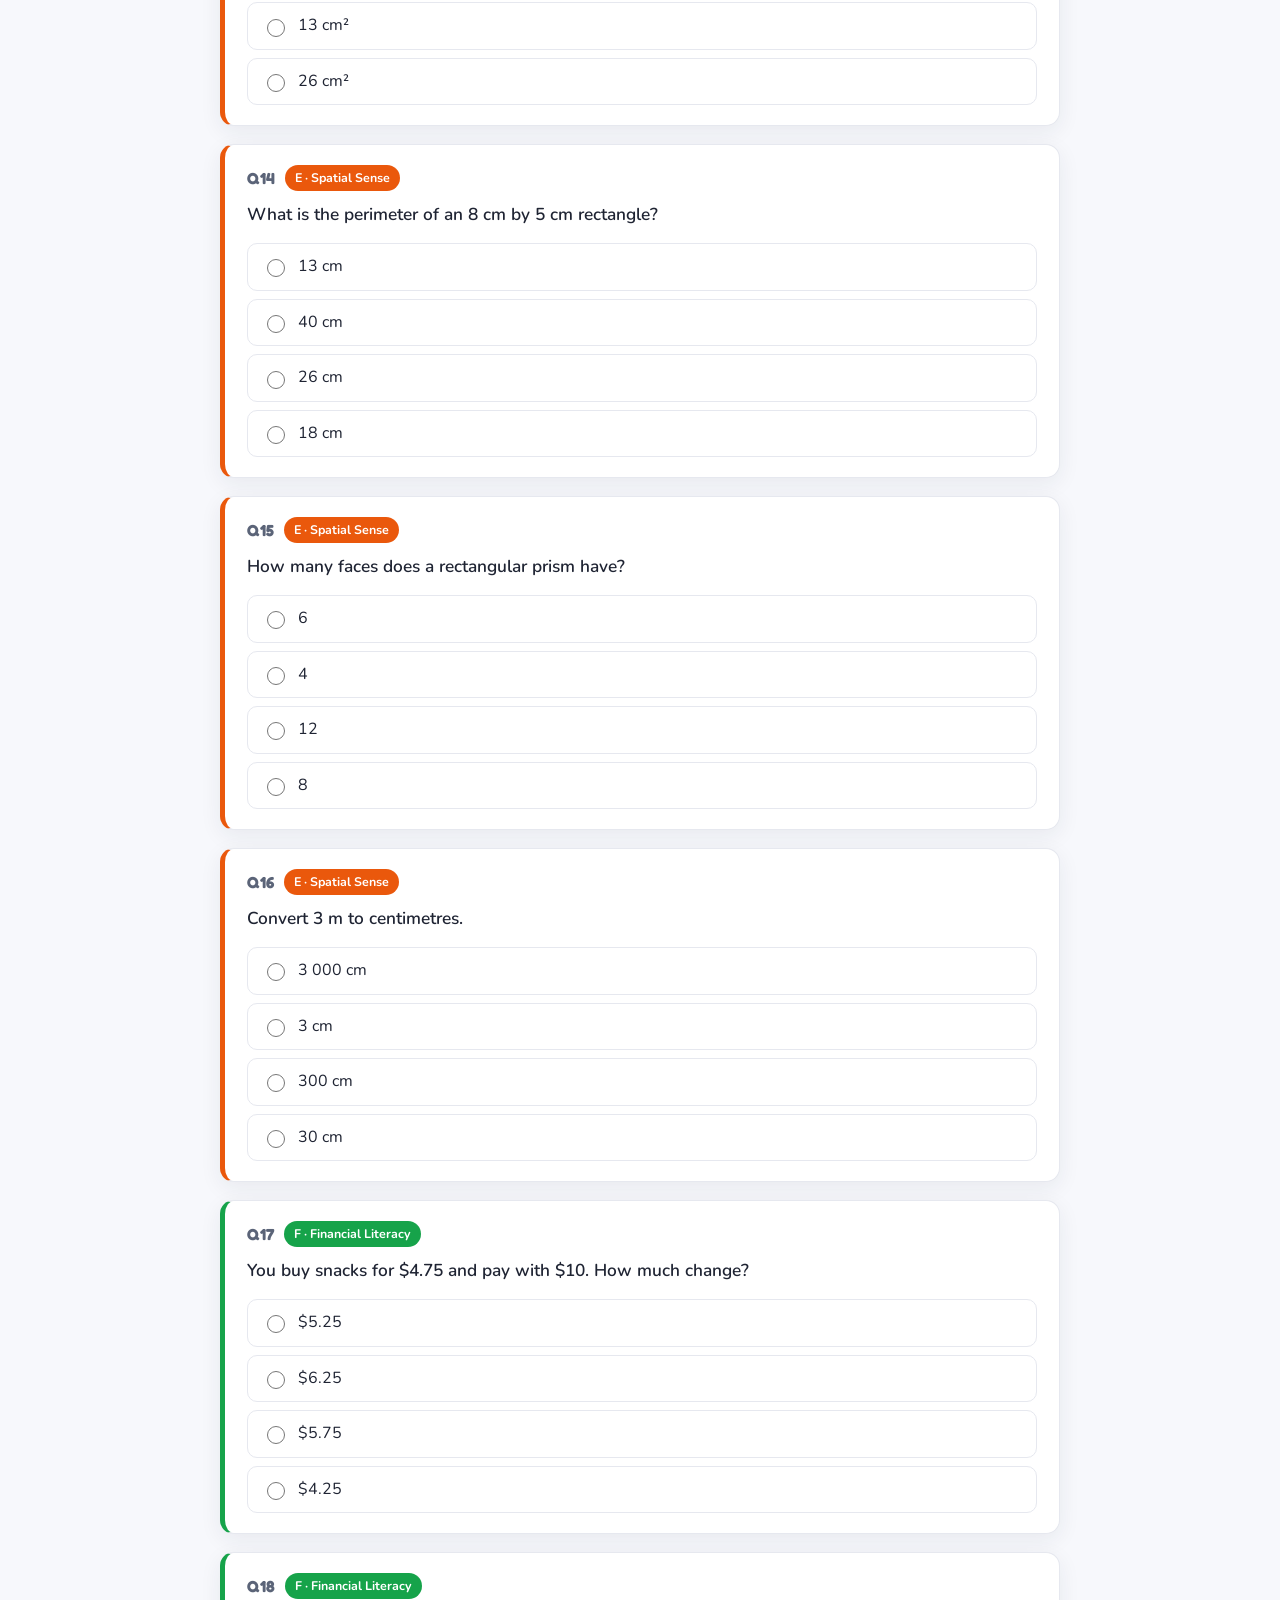
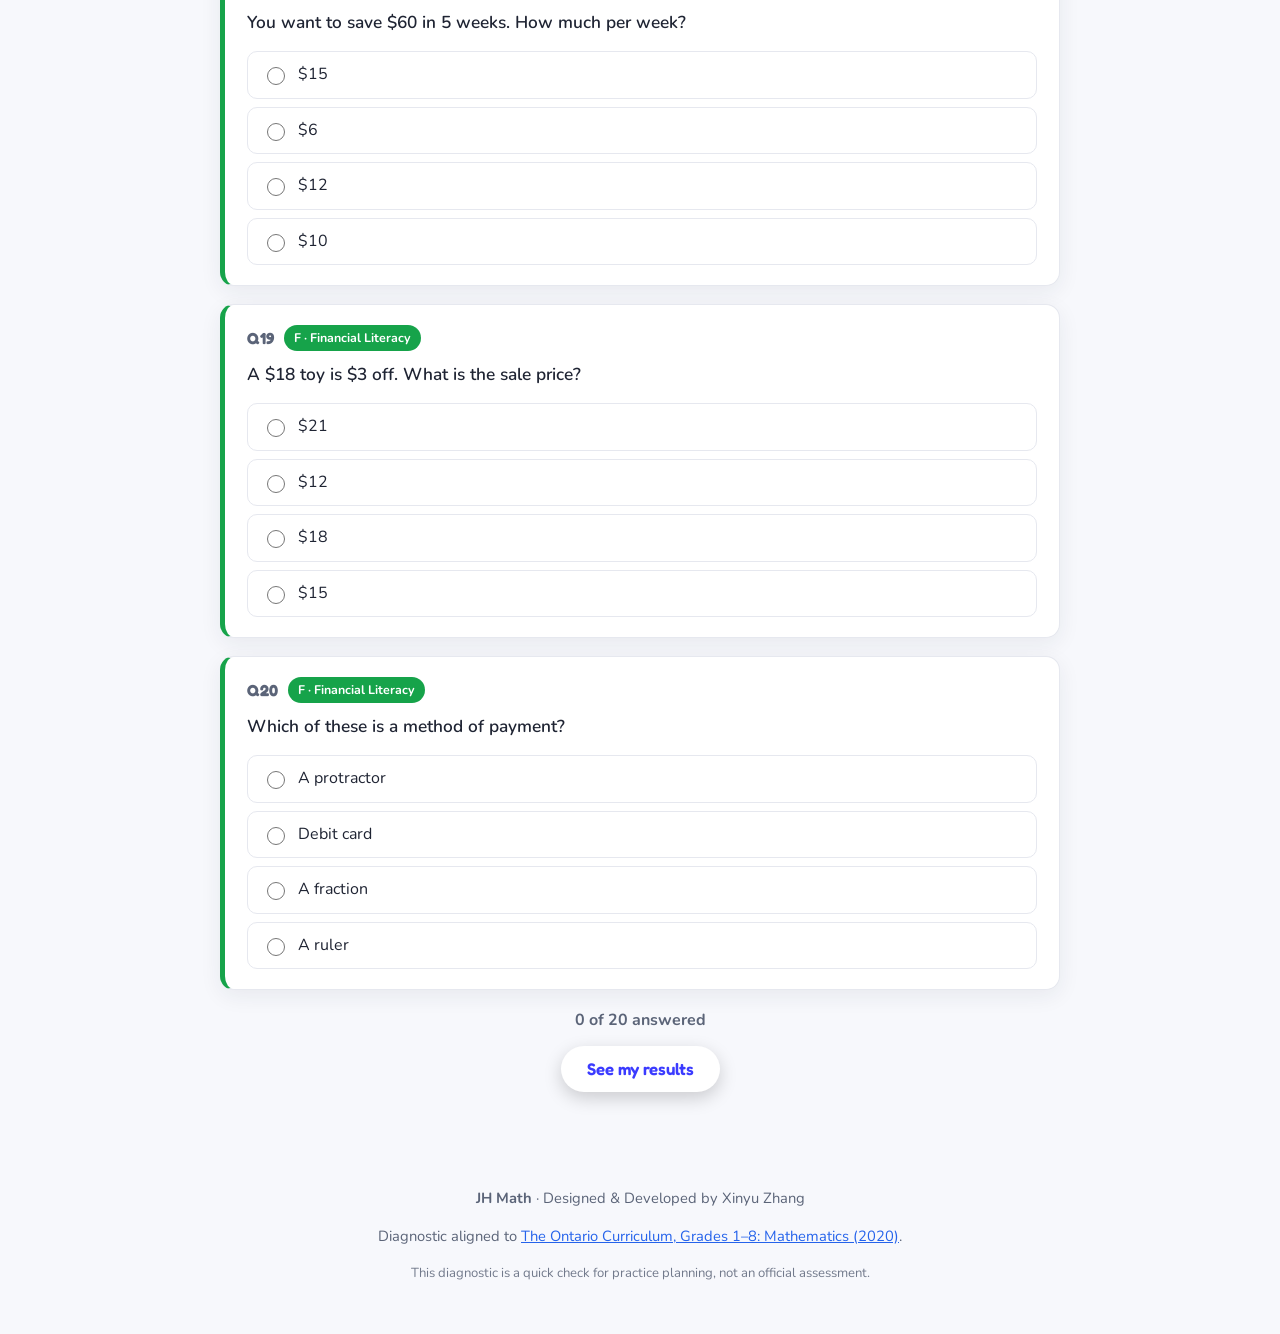
==== commit 0382a24f: "Fix JH Math branding consistency, add About page, add developer attribution - Standardize header log" ====
--- a/diagnostic.html
+++ b/diagnostic.html
@@ -13,7 +13,7 @@
 <body>
   <header class="hero hero-sm">
     <div class="hero-inner">
-      <div class="logo">🧮 <span>Abby<strong>Math</strong></span></div>
+      <div class="logo">🧮 <span>JH <strong>Math</strong></span></div>
       <h1>Grade 5 Diagnostic Test</h1>
       <p class="tagline">20 questions · all five strands · find your focus areas.</p>
     </div>
@@ -25,6 +25,7 @@
       <a class="nav-btn active" href="diagnostic.html" aria-current="page">📝 Diagnostic</a>
       <a class="nav-btn" href="practice.html">🎯 Practice</a>
       <a class="nav-btn" href="warmup.html">🔥 Warm-Up</a>
+      <a class="nav-btn" href="about.html">ℹ️ About</a>
     </div>
   </nav>
 
@@ -54,7 +55,8 @@
   </main>
 
   <footer class="site-footer">
-    <p><strong>JH Math</strong> · Diagnostic aligned to
+    <p><strong>JH Math</strong> · Designed &amp; Developed by Xinyu Zhang</p>
+    <p>Diagnostic aligned to
       <a href="https://www.dcp.edu.gov.on.ca/en/curriculum/elementary-mathematics" target="_blank" rel="noopener">The Ontario Curriculum, Grades 1–8: Mathematics (2020)</a>.</p>
     <p class="fineprint">This diagnostic is a quick check for practice planning, not an official assessment.</p>
   </footer>
--- a/styles.css
+++ b/styles.css
@@ -160,6 +160,8 @@
 .hist-detail li { margin-bottom: 3px; }
 .hd-ok { color: #15803d; }
 .hd-no { color: #b91c1c; }
+.hist-empty { color: var(--muted); margin: 6px 0; }
+.hist-row { margin-top: 12px; }
 
 /* ---------- Knowledge-gap pie chart ---------- */
 .pie-title { font-family: "Fredoka", sans-serif; font-size: 1.15rem; text-align: center; margin: 22px 0 14px; }
@@ -249,6 +251,14 @@
 
 .encourage { text-align: center; font-size: 1.05rem; font-weight: 700; margin: 4px 0 8px; color: var(--ink); }
 .encourage.celebrate { animation: celebrate 0.6s ease; }
+
+.factor-eg { color: var(--muted); font-weight: 400; font-size: 0.85rem; }
+.stat-grid { display: grid; grid-template-columns: repeat(auto-fit, minmax(90px, 1fr)); gap: 12px; margin: 6px 0 16px; }
+.stat { background: #f7f9ff; border: 1px solid var(--line); border-radius: 12px; padding: 14px 10px; text-align: center; }
+.stat-num { font-family: "Fredoka", sans-serif; font-size: 1.6rem; color: #3b3bff; line-height: 1.1; }
+.stat-lbl { color: var(--muted); font-size: 0.82rem; font-weight: 700; margin-top: 2px; }
+.improve { text-align: center; background: #fff7ed; border: 1px solid #fed7aa; color: #9a3412; border-radius: 10px; padding: 10px 14px; margin: 0 0 14px; font-weight: 700; }
+.improve.good { background: #f0fdf4; border-color: #bbf7d0; color: #14532d; }
 @keyframes celebrate { 0% { transform: scale(0.8); opacity: 0; } 50% { transform: scale(1.08); } 100% { transform: scale(1); opacity: 1; } }
 
 .quiz-actions { text-align: center; margin: 6px 0 10px; }
